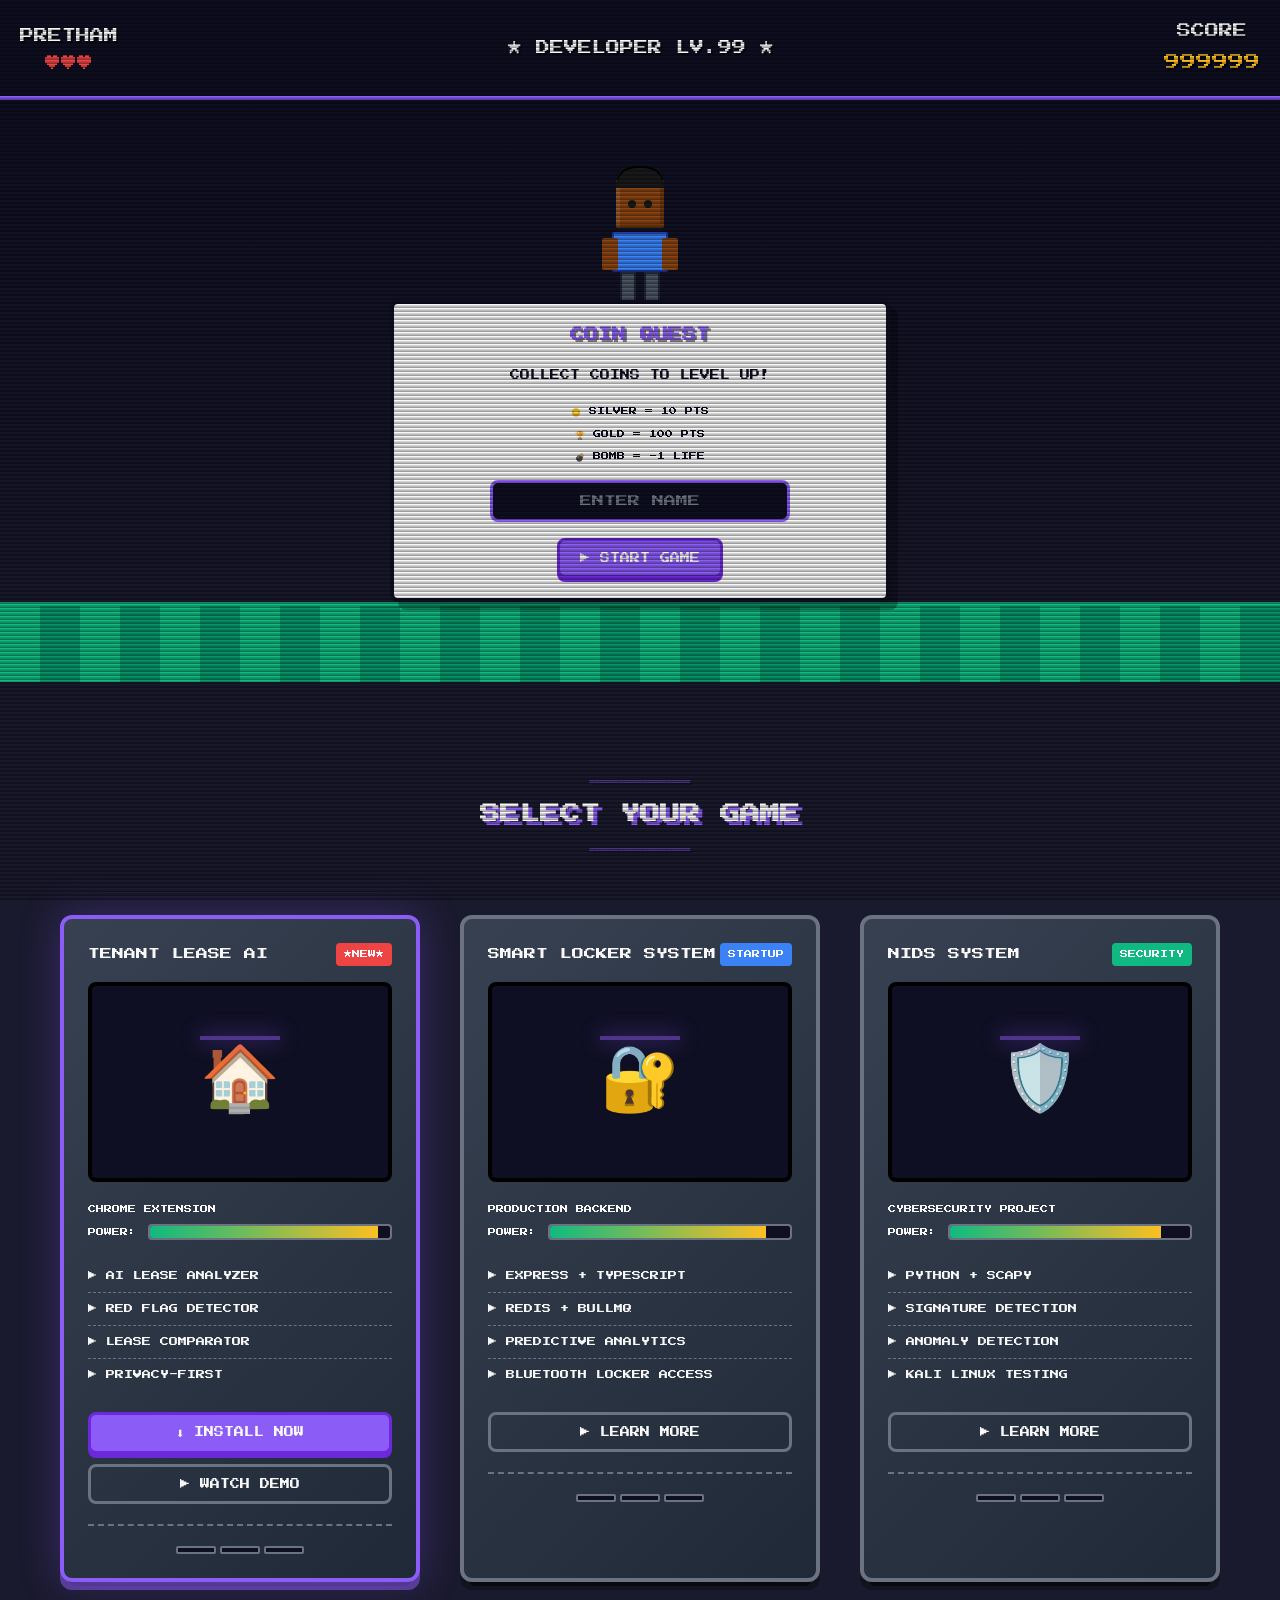
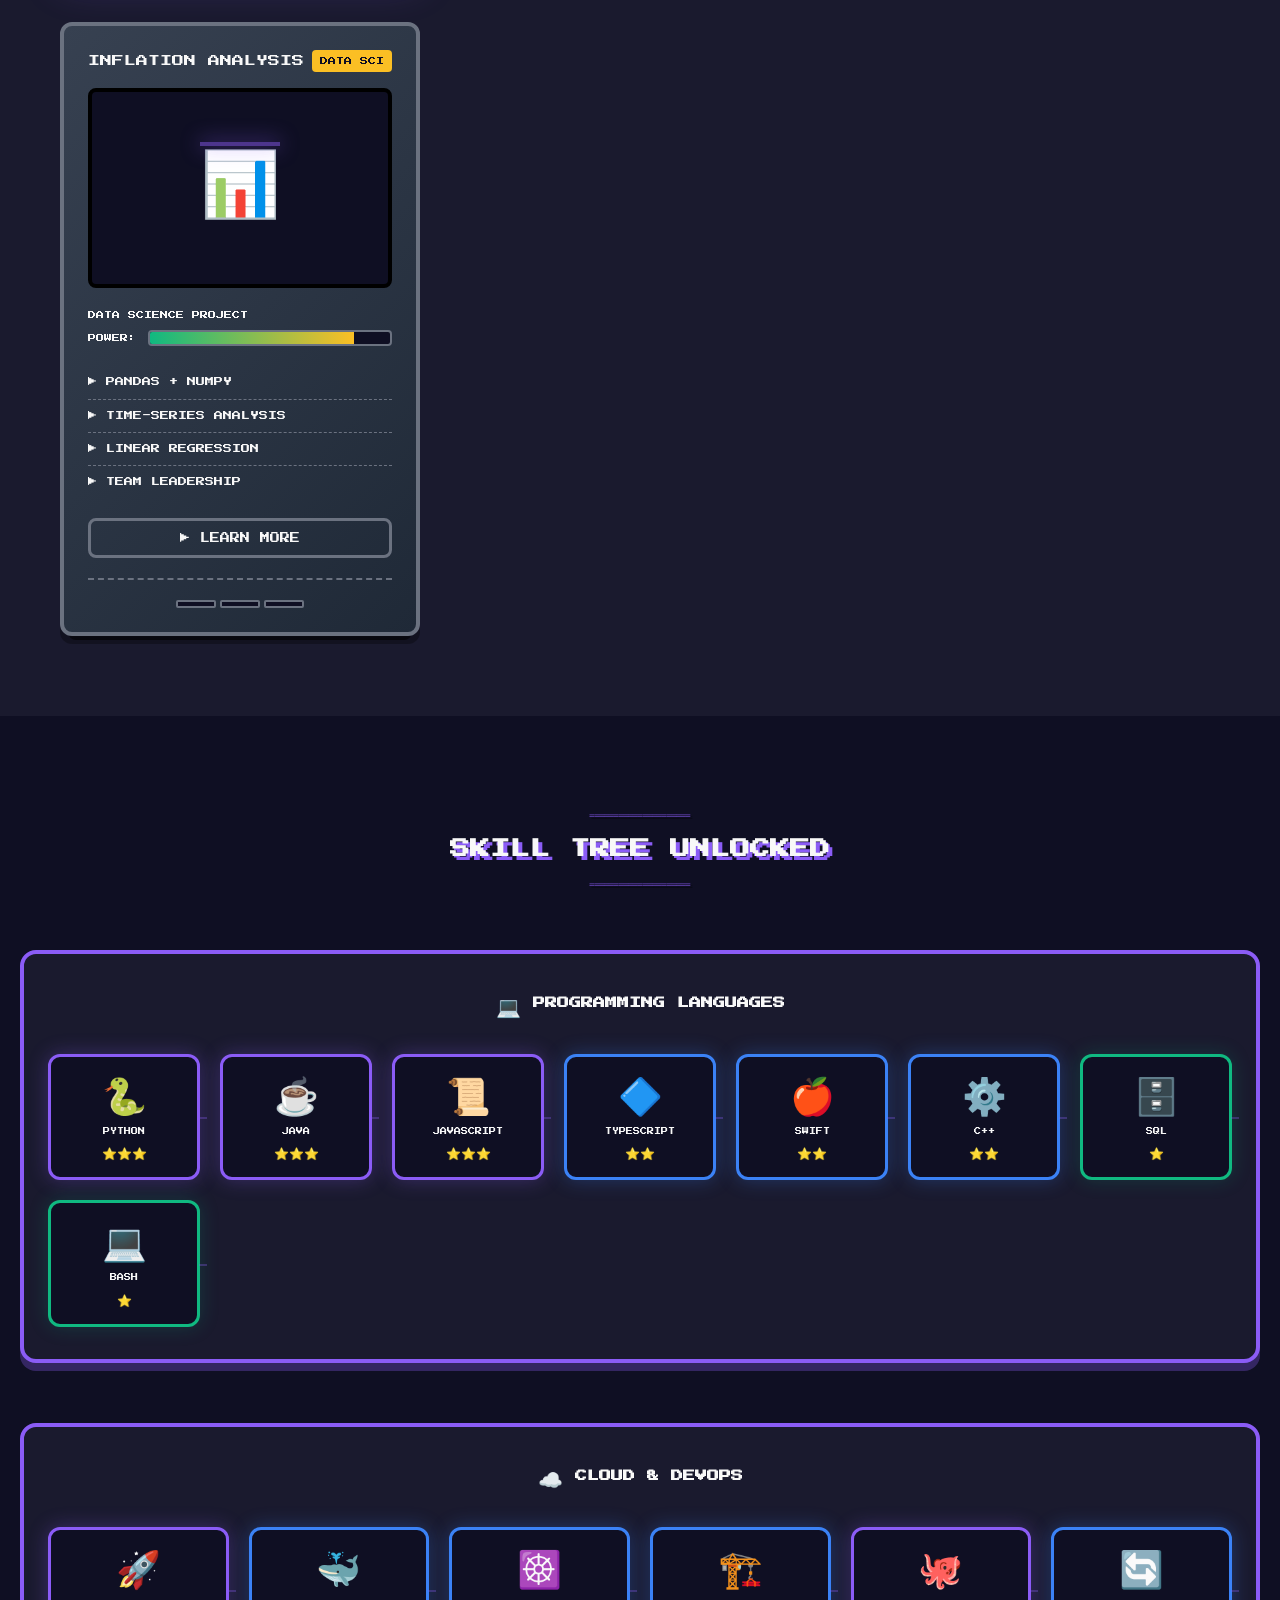
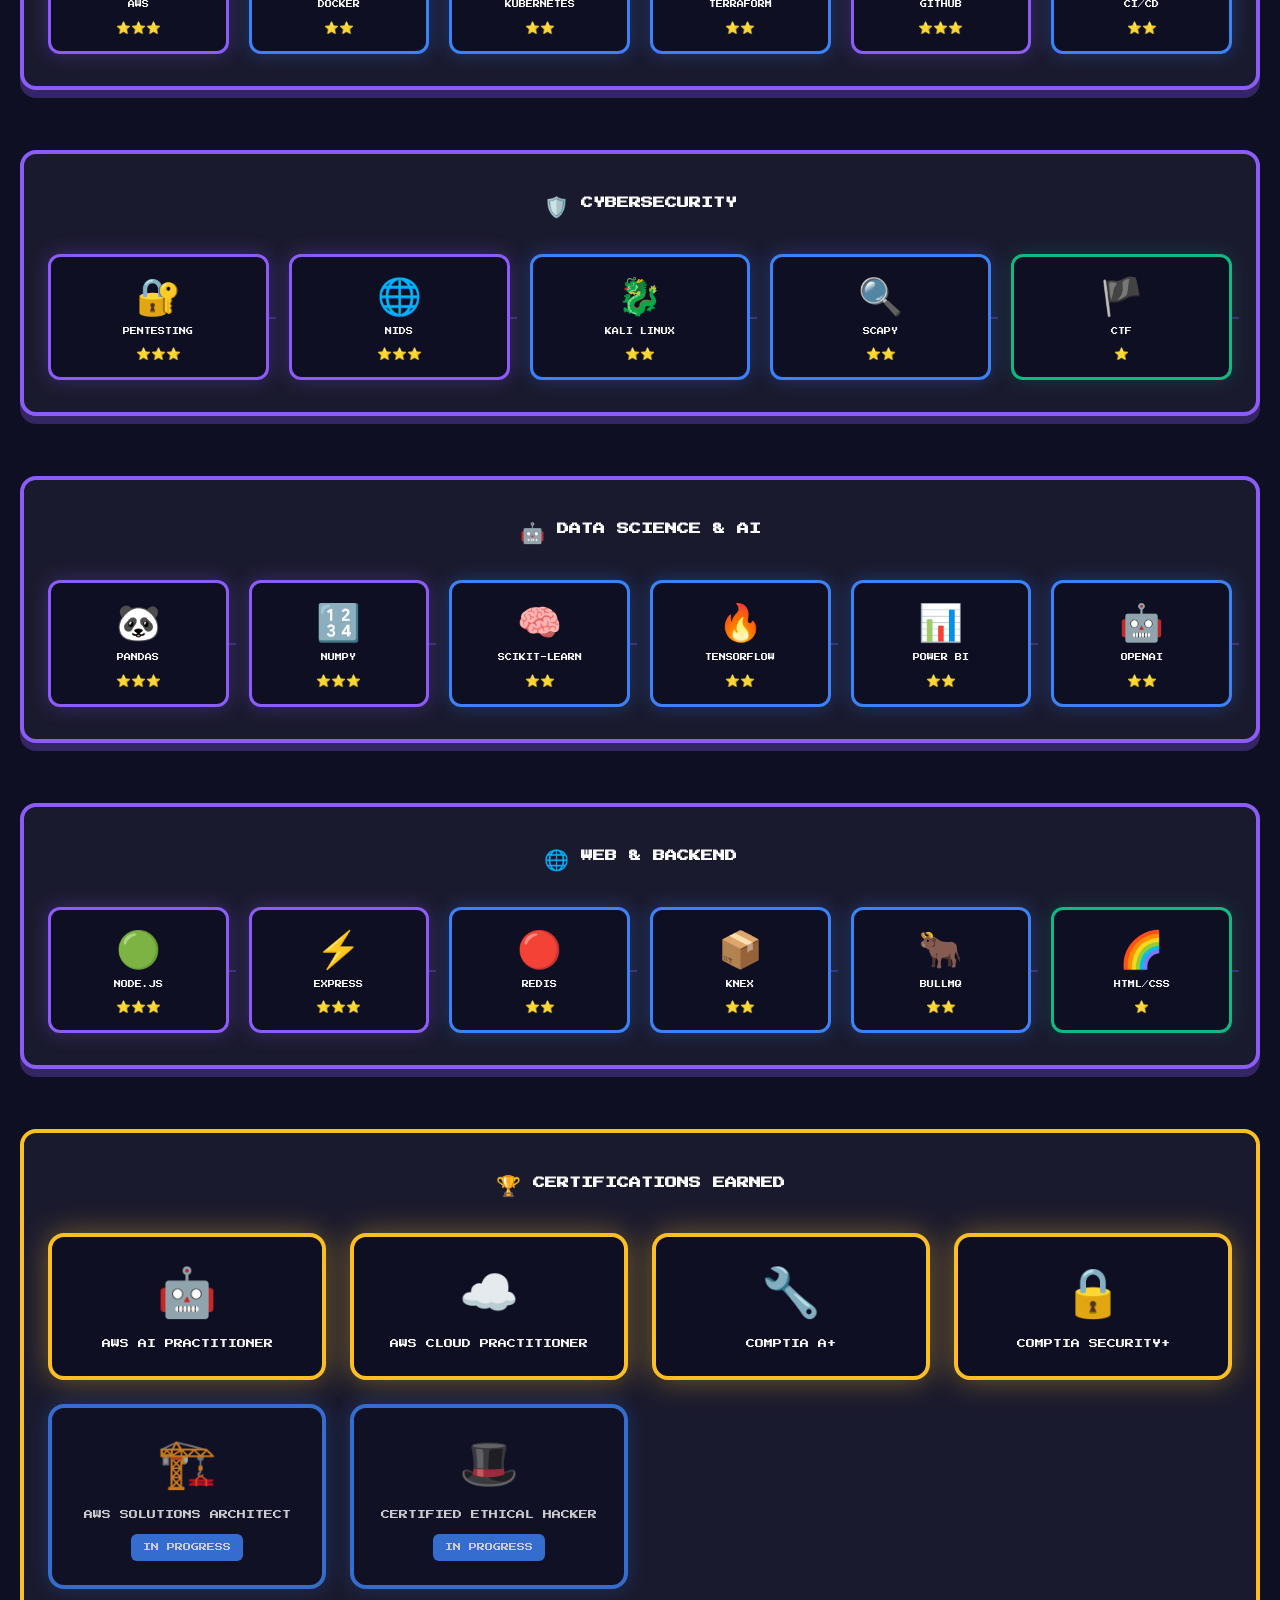
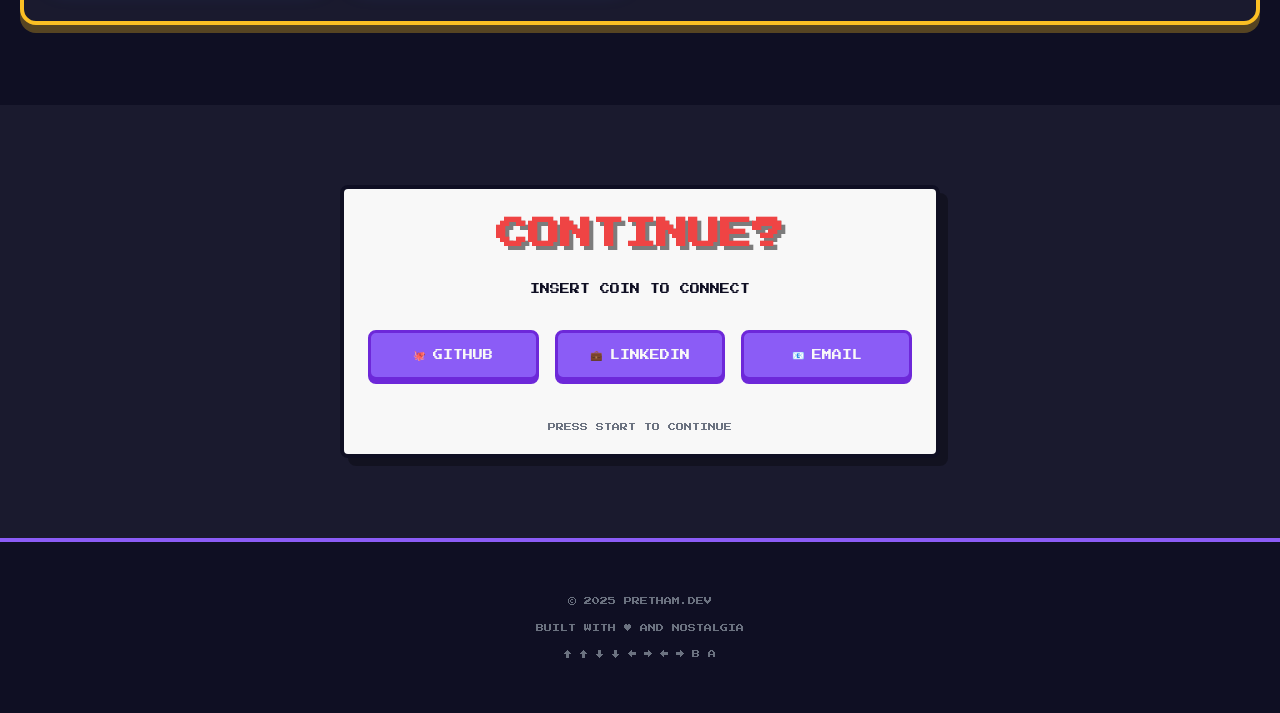
==== 8bit-index.html @ 9258998e "initial upload" ====
<!DOCTYPE html>
<html lang="en">
<head>
  <meta charset="UTF-8">
  <meta name="viewport" content="width=device-width, initial-scale=1.0">
  <title>PRETHAM.DEV - 8-BIT PORTFOLIO</title>
  <link rel="stylesheet" href="8bit-style.css">
  <link rel="preconnect" href="https://fonts.googleapis.com">
  <link href="https://fonts.googleapis.com/css2?family=Press+Start+2P&display=swap" rel="stylesheet">
</head>
<body>
  <!-- CRT Screen Effect -->
  <div class="crt-overlay"></div>
  <div class="scanlines"></div>

  <!-- Starfield Background -->
  <canvas id="starfield"></canvas>

  <!-- Game Container -->
  <div class="game-world">

    <!-- Retro Header / HUD -->
    <header class="game-hud">
      <div class="hud-left">
        <div class="pixel-text">PRETHAM</div>
        <div class="lives">♥♥♥</div>
      </div>
      <div class="hud-center pixel-text blink">
        ★ DEVELOPER LV.99 ★
      </div>
      <div class="hud-right pixel-text">
        <div>SCORE</div>
        <div class="score-num">999999</div>
      </div>
    </header>

    <!-- Hero Section with Pixel Character -->
    <section class="hero-world">
      <div class="ground"></div>

      <!-- Pixel Art Character (Indian boy, no glasses) -->
      <div class="character-sprite bounce">
        <!-- Character built with CSS pixels -->
        <div class="char-head"></div>
        <div class="char-body"></div>
        <div class="char-legs"></div>
      </div>

      <!-- Speech Bubble -->
      <div class="speech-bubble pixel-box">
        <div class="bubble-arrow"></div>
        <p class="pixel-text-sm typing">HEY! I'M PRETHAM_</p>
        <p class="pixel-text-sm typing delay-1">I BUILD COOL STUFF!</p>
        <p class="pixel-text-sm typing delay-2">PRESS START ▼</p>
      </div>

      <!-- Floating Coins -->
      <div class="coins">
        <div class="coin float-1">🪙</div>
        <div class="coin float-2">🪙</div>
        <div class="coin float-3">🪙</div>
      </div>
    </section>

    <!-- Projects Section (Game Cartridges) -->
    <section class="cartridge-select">
      <h2 class="section-title pixel-text">
        <span class="title-decoration">═════════════════════</span>
        <span class="title-main">SELECT YOUR GAME</span>
        <span class="title-decoration">═════════════════════</span>
      </h2>

      <div class="cartridges-grid">

        <!-- Tenant Lease AI Cartridge -->
        <div class="cartridge featured shake-on-hover">
          <div class="cartridge-top">
            <div class="cartridge-label">TENANT LEASE AI</div>
            <div class="new-badge pixel-text-tiny blink">★NEW★</div>
          </div>

          <div class="cartridge-screen">
            <div class="screen-content">
              <div class="game-icon pulse">🏠</div>
              <div class="scan-line"></div>
            </div>
          </div>

          <div class="cartridge-info">
            <p class="pixel-text-tiny">CHROME EXTENSION</p>
            <div class="power-level">
              <span class="pixel-text-tiny">POWER:</span>
              <div class="power-bar">
                <div class="power-fill" data-power="95"></div>
              </div>
            </div>
          </div>

          <ul class="feature-list pixel-text-tiny">
            <li>▶ AI LEASE ANALYZER</li>
            <li>▶ RED FLAG DETECTOR</li>
            <li>▶ LEASE COMPARATOR</li>
            <li>▶ PRIVACY-FIRST</li>
          </ul>

          <div class="cartridge-buttons">
            <button class="pixel-btn install-btn">
              <span class="btn-flash"></span>
              ⬇ INSTALL NOW
            </button>
            <button class="pixel-btn demo-btn">
              ▶ WATCH DEMO
            </button>
          </div>

          <!-- Cartridge 3D Effect -->
          <div class="cartridge-edge"></div>
          <div class="cartridge-connector">
            <div class="connector-line"></div>
            <div class="connector-line"></div>
            <div class="connector-line"></div>
          </div>
        </div>

        <!-- Smart Food Delivery Locker Cartridge -->
        <div class="cartridge shake-on-hover">
          <div class="cartridge-top">
            <div class="cartridge-label">SMART LOCKER SYSTEM</div>
            <div class="new-badge pixel-text-tiny" style="background: var(--retro-blue);">STARTUP</div>
          </div>

          <div class="cartridge-screen">
            <div class="screen-content">
              <div class="game-icon pulse">🔐</div>
              <div class="scan-line"></div>
            </div>
          </div>

          <div class="cartridge-info">
            <p class="pixel-text-tiny">PRODUCTION BACKEND</p>
            <div class="power-level">
              <span class="pixel-text-tiny">POWER:</span>
              <div class="power-bar">
                <div class="power-fill" data-power="90"></div>
              </div>
            </div>
          </div>

          <ul class="feature-list pixel-text-tiny">
            <li>▶ EXPRESS + TYPESCRIPT</li>
            <li>▶ REDIS + BULLMQ</li>
            <li>▶ PREDICTIVE ANALYTICS</li>
            <li>▶ BLUETOOTH LOCKER ACCESS</li>
          </ul>

          <div class="cartridge-buttons">
            <button class="pixel-btn demo-btn">
              ▶ LEARN MORE
            </button>
          </div>

          <div class="cartridge-edge"></div>
          <div class="cartridge-connector">
            <div class="connector-line"></div>
            <div class="connector-line"></div>
            <div class="connector-line"></div>
          </div>
        </div>

        <!-- Network Intrusion Detection Cartridge -->
        <div class="cartridge shake-on-hover">
          <div class="cartridge-top">
            <div class="cartridge-label">NIDS SYSTEM</div>
            <div class="new-badge pixel-text-tiny" style="background: var(--retro-green);">SECURITY</div>
          </div>

          <div class="cartridge-screen">
            <div class="screen-content">
              <div class="game-icon pulse">🛡️</div>
              <div class="scan-line"></div>
            </div>
          </div>

          <div class="cartridge-info">
            <p class="pixel-text-tiny">CYBERSECURITY PROJECT</p>
            <div class="power-level">
              <span class="pixel-text-tiny">POWER:</span>
              <div class="power-bar">
                <div class="power-fill" data-power="88"></div>
              </div>
            </div>
          </div>

          <ul class="feature-list pixel-text-tiny">
            <li>▶ PYTHON + SCAPY</li>
            <li>▶ SIGNATURE DETECTION</li>
            <li>▶ ANOMALY DETECTION</li>
            <li>▶ KALI LINUX TESTING</li>
          </ul>

          <div class="cartridge-buttons">
            <button class="pixel-btn demo-btn">
              ▶ LEARN MORE
            </button>
          </div>

          <div class="cartridge-edge"></div>
          <div class="cartridge-connector">
            <div class="connector-line"></div>
            <div class="connector-line"></div>
            <div class="connector-line"></div>
          </div>
        </div>

        <!-- Inflation Analysis Cartridge -->
        <div class="cartridge shake-on-hover">
          <div class="cartridge-top">
            <div class="cartridge-label">INFLATION ANALYSIS</div>
            <div class="new-badge pixel-text-tiny" style="background: var(--retro-yellow); color: var(--retro-dark);">DATA SCI</div>
          </div>

          <div class="cartridge-screen">
            <div class="screen-content">
              <div class="game-icon pulse">📊</div>
              <div class="scan-line"></div>
            </div>
          </div>

          <div class="cartridge-info">
            <p class="pixel-text-tiny">DATA SCIENCE PROJECT</p>
            <div class="power-level">
              <span class="pixel-text-tiny">POWER:</span>
              <div class="power-bar">
                <div class="power-fill" data-power="85"></div>
              </div>
            </div>
          </div>

          <ul class="feature-list pixel-text-tiny">
            <li>▶ PANDAS + NUMPY</li>
            <li>▶ TIME-SERIES ANALYSIS</li>
            <li>▶ LINEAR REGRESSION</li>
            <li>▶ TEAM LEADERSHIP</li>
          </ul>

          <div class="cartridge-buttons">
            <button class="pixel-btn demo-btn">
              ▶ LEARN MORE
            </button>
          </div>

          <div class="cartridge-edge"></div>
          <div class="cartridge-connector">
            <div class="connector-line"></div>
            <div class="connector-line"></div>
            <div class="connector-line"></div>
          </div>
        </div>

      </div>
    </section>

    <!-- Skills / Skill Tree Section -->
    <section class="powerups-section">
      <h2 class="section-title pixel-text">
        <span class="title-decoration">═════════════════════</span>
        <span class="title-main">SKILL TREE UNLOCKED</span>
        <span class="title-decoration">═════════════════════</span>
      </h2>

      <!-- Skill Tree Container -->
      <div class="skill-tree-container">

        <!-- Programming Languages Branch -->
        <div class="skill-branch">
          <h3 class="branch-title pixel-text-tiny">
            <span class="branch-icon">💻</span>
            PROGRAMMING LANGUAGES
          </h3>
          <div class="skill-tree-grid">
            <div class="skill-node unlocked bounce-on-hover" data-level="advanced">
              <div class="skill-icon">🐍</div>
              <div class="skill-name pixel-text-tiny">PYTHON</div>
              <div class="skill-level">⭐⭐⭐</div>
            </div>
            <div class="skill-node unlocked bounce-on-hover" data-level="advanced">
              <div class="skill-icon">☕</div>
              <div class="skill-name pixel-text-tiny">JAVA</div>
              <div class="skill-level">⭐⭐⭐</div>
            </div>
            <div class="skill-node unlocked bounce-on-hover" data-level="advanced">
              <div class="skill-icon">📜</div>
              <div class="skill-name pixel-text-tiny">JAVASCRIPT</div>
              <div class="skill-level">⭐⭐⭐</div>
            </div>
            <div class="skill-node unlocked bounce-on-hover" data-level="intermediate">
              <div class="skill-icon">🔷</div>
              <div class="skill-name pixel-text-tiny">TYPESCRIPT</div>
              <div class="skill-level">⭐⭐</div>
            </div>
            <div class="skill-node unlocked bounce-on-hover" data-level="intermediate">
              <div class="skill-icon">🍎</div>
              <div class="skill-name pixel-text-tiny">SWIFT</div>
              <div class="skill-level">⭐⭐</div>
            </div>
            <div class="skill-node unlocked bounce-on-hover" data-level="intermediate">
              <div class="skill-icon">⚙️</div>
              <div class="skill-name pixel-text-tiny">C++</div>
              <div class="skill-level">⭐⭐</div>
            </div>
            <div class="skill-node unlocked bounce-on-hover" data-level="beginner">
              <div class="skill-icon">🗄️</div>
              <div class="skill-name pixel-text-tiny">SQL</div>
              <div class="skill-level">⭐</div>
            </div>
            <div class="skill-node unlocked bounce-on-hover" data-level="beginner">
              <div class="skill-icon">💻</div>
              <div class="skill-name pixel-text-tiny">BASH</div>
              <div class="skill-level">⭐</div>
            </div>
          </div>
        </div>

        <!-- Cloud & DevOps Branch -->
        <div class="skill-branch">
          <h3 class="branch-title pixel-text-tiny">
            <span class="branch-icon">☁️</span>
            CLOUD & DEVOPS
          </h3>
          <div class="skill-tree-grid">
            <div class="skill-node unlocked bounce-on-hover" data-level="advanced">
              <div class="skill-icon">🚀</div>
              <div class="skill-name pixel-text-tiny">AWS</div>
              <div class="skill-level">⭐⭐⭐</div>
            </div>
            <div class="skill-node unlocked bounce-on-hover" data-level="intermediate">
              <div class="skill-icon">🐳</div>
              <div class="skill-name pixel-text-tiny">DOCKER</div>
              <div class="skill-level">⭐⭐</div>
            </div>
            <div class="skill-node unlocked bounce-on-hover" data-level="intermediate">
              <div class="skill-icon">☸️</div>
              <div class="skill-name pixel-text-tiny">KUBERNETES</div>
              <div class="skill-level">⭐⭐</div>
            </div>
            <div class="skill-node unlocked bounce-on-hover" data-level="intermediate">
              <div class="skill-icon">🏗️</div>
              <div class="skill-name pixel-text-tiny">TERRAFORM</div>
              <div class="skill-level">⭐⭐</div>
            </div>
            <div class="skill-node unlocked bounce-on-hover" data-level="advanced">
              <div class="skill-icon">🐙</div>
              <div class="skill-name pixel-text-tiny">GITHUB</div>
              <div class="skill-level">⭐⭐⭐</div>
            </div>
            <div class="skill-node unlocked bounce-on-hover" data-level="intermediate">
              <div class="skill-icon">🔄</div>
              <div class="skill-name pixel-text-tiny">CI/CD</div>
              <div class="skill-level">⭐⭐</div>
            </div>
          </div>
        </div>

        <!-- Cybersecurity Branch -->
        <div class="skill-branch">
          <h3 class="branch-title pixel-text-tiny">
            <span class="branch-icon">🛡️</span>
            CYBERSECURITY
          </h3>
          <div class="skill-tree-grid">
            <div class="skill-node unlocked bounce-on-hover" data-level="advanced">
              <div class="skill-icon">🔐</div>
              <div class="skill-name pixel-text-tiny">PENTESTING</div>
              <div class="skill-level">⭐⭐⭐</div>
            </div>
            <div class="skill-node unlocked bounce-on-hover" data-level="advanced">
              <div class="skill-icon">🌐</div>
              <div class="skill-name pixel-text-tiny">NIDS</div>
              <div class="skill-level">⭐⭐⭐</div>
            </div>
            <div class="skill-node unlocked bounce-on-hover" data-level="intermediate">
              <div class="skill-icon">🐉</div>
              <div class="skill-name pixel-text-tiny">KALI LINUX</div>
              <div class="skill-level">⭐⭐</div>
            </div>
            <div class="skill-node unlocked bounce-on-hover" data-level="intermediate">
              <div class="skill-icon">🔍</div>
              <div class="skill-name pixel-text-tiny">SCAPY</div>
              <div class="skill-level">⭐⭐</div>
            </div>
            <div class="skill-node unlocked bounce-on-hover" data-level="beginner">
              <div class="skill-icon">🏴</div>
              <div class="skill-name pixel-text-tiny">CTF</div>
              <div class="skill-level">⭐</div>
            </div>
          </div>
        </div>

        <!-- Data Science & AI Branch -->
        <div class="skill-branch">
          <h3 class="branch-title pixel-text-tiny">
            <span class="branch-icon">🤖</span>
            DATA SCIENCE & AI
          </h3>
          <div class="skill-tree-grid">
            <div class="skill-node unlocked bounce-on-hover" data-level="advanced">
              <div class="skill-icon">🐼</div>
              <div class="skill-name pixel-text-tiny">PANDAS</div>
              <div class="skill-level">⭐⭐⭐</div>
            </div>
            <div class="skill-node unlocked bounce-on-hover" data-level="advanced">
              <div class="skill-icon">🔢</div>
              <div class="skill-name pixel-text-tiny">NUMPY</div>
              <div class="skill-level">⭐⭐⭐</div>
            </div>
            <div class="skill-node unlocked bounce-on-hover" data-level="intermediate">
              <div class="skill-icon">🧠</div>
              <div class="skill-name pixel-text-tiny">SCIKIT-LEARN</div>
              <div class="skill-level">⭐⭐</div>
            </div>
            <div class="skill-node unlocked bounce-on-hover" data-level="intermediate">
              <div class="skill-icon">🔥</div>
              <div class="skill-name pixel-text-tiny">TENSORFLOW</div>
              <div class="skill-level">⭐⭐</div>
            </div>
            <div class="skill-node unlocked bounce-on-hover" data-level="intermediate">
              <div class="skill-icon">📊</div>
              <div class="skill-name pixel-text-tiny">POWER BI</div>
              <div class="skill-level">⭐⭐</div>
            </div>
            <div class="skill-node unlocked bounce-on-hover" data-level="intermediate">
              <div class="skill-icon">🤖</div>
              <div class="skill-name pixel-text-tiny">OPENAI</div>
              <div class="skill-level">⭐⭐</div>
            </div>
          </div>
        </div>

        <!-- Web & Backend Branch -->
        <div class="skill-branch">
          <h3 class="branch-title pixel-text-tiny">
            <span class="branch-icon">🌐</span>
            WEB & BACKEND
          </h3>
          <div class="skill-tree-grid">
            <div class="skill-node unlocked bounce-on-hover" data-level="advanced">
              <div class="skill-icon">🟢</div>
              <div class="skill-name pixel-text-tiny">NODE.JS</div>
              <div class="skill-level">⭐⭐⭐</div>
            </div>
            <div class="skill-node unlocked bounce-on-hover" data-level="advanced">
              <div class="skill-icon">⚡</div>
              <div class="skill-name pixel-text-tiny">EXPRESS</div>
              <div class="skill-level">⭐⭐⭐</div>
            </div>
            <div class="skill-node unlocked bounce-on-hover" data-level="intermediate">
              <div class="skill-icon">🔴</div>
              <div class="skill-name pixel-text-tiny">REDIS</div>
              <div class="skill-level">⭐⭐</div>
            </div>
            <div class="skill-node unlocked bounce-on-hover" data-level="intermediate">
              <div class="skill-icon">📦</div>
              <div class="skill-name pixel-text-tiny">KNEX</div>
              <div class="skill-level">⭐⭐</div>
            </div>
            <div class="skill-node unlocked bounce-on-hover" data-level="intermediate">
              <div class="skill-icon">🐂</div>
              <div class="skill-name pixel-text-tiny">BULLMQ</div>
              <div class="skill-level">⭐⭐</div>
            </div>
            <div class="skill-node unlocked bounce-on-hover" data-level="beginner">
              <div class="skill-icon">🌈</div>
              <div class="skill-name pixel-text-tiny">HTML/CSS</div>
              <div class="skill-level">⭐</div>
            </div>
          </div>
        </div>

        <!-- Certifications Branch -->
        <div class="skill-branch special">
          <h3 class="branch-title pixel-text-tiny">
            <span class="branch-icon">🏆</span>
            CERTIFICATIONS EARNED
          </h3>
          <div class="cert-grid">
            <div class="cert-badge earned pulse">
              <div class="cert-icon">🤖</div>
              <div class="cert-name pixel-text-tiny">AWS AI PRACTITIONER</div>
            </div>
            <div class="cert-badge earned pulse">
              <div class="cert-icon">☁️</div>
              <div class="cert-name pixel-text-tiny">AWS CLOUD PRACTITIONER</div>
            </div>
            <div class="cert-badge earned pulse">
              <div class="cert-icon">🔧</div>
              <div class="cert-name pixel-text-tiny">COMPTIA A+</div>
            </div>
            <div class="cert-badge earned pulse">
              <div class="cert-icon">🔒</div>
              <div class="cert-name pixel-text-tiny">COMPTIA SECURITY+</div>
            </div>
            <div class="cert-badge in-progress">
              <div class="cert-icon">🏗️</div>
              <div class="cert-name pixel-text-tiny">AWS SOLUTIONS ARCHITECT</div>
              <div class="progress-badge pixel-text-tiny blink">IN PROGRESS</div>
            </div>
            <div class="cert-badge in-progress">
              <div class="cert-icon">🎩</div>
              <div class="cert-name pixel-text-tiny">CERTIFIED ETHICAL HACKER</div>
              <div class="progress-badge pixel-text-tiny blink">IN PROGRESS</div>
            </div>
          </div>
        </div>

      </div>
    </section>

    <!-- Contact / Game Over Section -->
    <section class="contact-section">
      <div class="game-over-screen pixel-box">
        <h2 class="pixel-text game-over-text blink">CONTINUE?</h2>
        <p class="pixel-text-sm">INSERT COIN TO CONNECT</p>

        <div class="contact-grid">
          <a href="https://github.com/saivoru777-ship-it" target="_blank" class="pixel-btn contact-btn">
            <span>🐙</span> GITHUB
          </a>
          <a href="https://www.linkedin.com/in/pretham-voruganti-79a52a251" target="_blank" class="pixel-btn contact-btn">
            <span>💼</span> LINKEDIN
          </a>
          <a href="mailto:Prethamvoruganti@gmail.com" class="pixel-btn contact-btn">
            <span>📧</span> EMAIL
          </a>
        </div>

        <p class="pixel-text-tiny credit-text">
          PRESS START TO CONTINUE
        </p>
      </div>
    </section>

    <!-- Footer -->
    <footer class="retro-footer">
      <div class="footer-content pixel-text-tiny">
        <p>© 2025 PRETHAM.DEV</p>
        <p>BUILT WITH ♥ AND NOSTALGIA</p>
        <p class="konami-code blink">↑ ↑ ↓ ↓ ← → ← → B A</p>
      </div>
    </footer>

  </div>

  <!-- Modal for Demo -->
  <div class="modal" id="demo-modal">
    <div class="modal-content pixel-box">
      <button class="close-btn pixel-text">×</button>
      <h3 class="pixel-text modal-title">TENANT LEASE AI</h3>
      <div class="demo-screen">
        <div class="demo-placeholder pixel-text-sm">
          <p>🎬 DEMO VIDEO</p>
          <p class="blink">LOADING...</p>
          <p class="pixel-text-tiny">(COMING SOON)</p>
        </div>
      </div>
    </div>
  </div>

  <script src="8bit-script.js"></script>
</body>
</html>
---- 8bit-style.css ----
/* 8-BIT RETRO STYLE - PRETHAM.DEV PORTFOLIO */

* {
  margin: 0;
  padding: 0;
  box-sizing: border-box;
}

:root {
  /* NES/Game Boy Color Palette */
  --retro-bg: #1a1a2e;
  --retro-dark: #0f0f23;
  --retro-purple: #8b5cf6;
  --retro-pink: #ec4899;
  --retro-blue: #3b82f6;
  --retro-green: #10b981;
  --retro-yellow: #fbbf24;
  --retro-red: #ef4444;
  --retro-white: #f8f8f8;
  --retro-gray: #6b7280;

  /* Pixel sizing */
  --pixel-unit: 4px;
}

body {
  font-family: 'Press Start 2P', monospace;
  background: var(--retro-dark);
  color: var(--retro-white);
  overflow-x: hidden;
  image-rendering: pixelated;
  image-rendering: crisp-edges;
}

/* CRT Screen Effects */
.crt-overlay {
  position: fixed;
  top: 0;
  left: 0;
  width: 100%;
  height: 100%;
  background: repeating-linear-gradient(
    0deg,
    rgba(0, 0, 0, 0.15),
    rgba(0, 0, 0, 0.15) 1px,
    transparent 1px,
    transparent 2px
  );
  pointer-events: none;
  z-index: 9999;
}

.scanlines {
  position: fixed;
  top: 0;
  left: 0;
  width: 100%;
  height: 100%;
  background: linear-gradient(
    rgba(18, 16, 16, 0) 50%,
    rgba(0, 0, 0, 0.25) 50%
  );
  background-size: 100% 4px;
  pointer-events: none;
  z-index: 9998;
  animation: scanline-move 8s linear infinite;
}

@keyframes scanline-move {
  0% { background-position: 0 0; }
  100% { background-position: 0 4px; }
}

/* Starfield Background */
#starfield {
  position: fixed;
  top: 0;
  left: 0;
  width: 100%;
  height: 100%;
  z-index: 0;
  background: var(--retro-dark);
}

/* Game World Container */
.game-world {
  position: relative;
  z-index: 1;
  min-height: 100vh;
}

/* Typography */
.pixel-text {
  font-family: 'Press Start 2P', monospace;
  font-size: 14px;
  line-height: 1.6;
  text-shadow: 2px 2px 0 rgba(0, 0, 0, 0.5);
}

.pixel-text-sm {
  font-family: 'Press Start 2P', monospace;
  font-size: 10px;
  line-height: 1.8;
}

.pixel-text-tiny {
  font-family: 'Press Start 2P', monospace;
  font-size: 8px;
  line-height: 1.8;
}

/* Game HUD / Header */
.game-hud {
  background: var(--retro-dark);
  border-bottom: 4px solid var(--retro-purple);
  padding: 20px;
  display: flex;
  justify-content: space-between;
  align-items: center;
  box-shadow: 0 4px 0 rgba(139, 92, 246, 0.3);
}

.hud-left, .hud-center, .hud-right {
  display: flex;
  flex-direction: column;
  align-items: center;
  gap: 8px;
}

.lives {
  color: var(--retro-red);
  font-size: 16px;
}

.score-num {
  color: var(--retro-yellow);
  font-size: 16px;
}

/* Blinking Animation */
.blink {
  animation: blink 1.5s step-start infinite;
}

@keyframes blink {
  50% { opacity: 0; }
}

/* Hero World Section */
.hero-world {
  min-height: 60vh;
  display: flex;
  flex-direction: column;
  align-items: center;
  justify-content: center;
  padding: 80px 20px;
  position: relative;
  background: linear-gradient(180deg, var(--retro-dark) 0%, var(--retro-bg) 100%);
}

.ground {
  position: absolute;
  bottom: 0;
  left: 0;
  width: 100%;
  height: 80px;
  background: repeating-linear-gradient(
    90deg,
    var(--retro-green) 0px,
    var(--retro-green) 40px,
    #059669 40px,
    #059669 80px
  );
  border-top: 4px solid #10b981;
}

/* Pixel Art Character (Indian Boy - No Glasses) */
.character-sprite {
  width: 80px;
  height: 120px;
  position: relative;
  z-index: 10;
  image-rendering: pixelated;
}

/* Head (Brown skin tone, black hair) */
.char-head {
  width: 48px;
  height: 48px;
  background: #8b4513; /* Brown skin */
  position: absolute;
  top: 0;
  left: 16px;
  border-radius: 2px;
  box-shadow:
    inset -4px -4px 0 rgba(0, 0, 0, 0.2),
    inset 4px 4px 0 rgba(255, 255, 255, 0.1);
}

/* Black Hair (Mario-style) */
.char-head::before {
  content: '';
  position: absolute;
  top: -12px;
  left: 0;
  width: 48px;
  height: 20px;
  background: #1a1a1a;
  border-radius: 24px 24px 0 0;
  box-shadow: 0 -2px 0 #000;
}

/* Eyes (No glasses) */
.char-head::after {
  content: '';
  position: absolute;
  top: 20px;
  left: 12px;
  width: 8px;
  height: 8px;
  background: #1a1a1a;
  border-radius: 50%;
  box-shadow: 16px 0 0 #1a1a1a; /* Right eye */
}

/* Body */
.char-body {
  width: 56px;
  height: 40px;
  background: var(--retro-blue);
  position: absolute;
  top: 52px;
  left: 12px;
  border-radius: 2px;
  border: 2px solid #1e40af;
}

/* Arms */
.char-body::before,
.char-body::after {
  content: '';
  position: absolute;
  width: 16px;
  height: 32px;
  background: #8b4513; /* Brown skin */
  top: 4px;
  border-radius: 2px;
}

.char-body::before {
  left: -12px;
}

.char-body::after {
  right: -12px;
}

/* Legs */
.char-legs {
  width: 40px;
  height: 32px;
  position: absolute;
  top: 92px;
  left: 20px;
  display: flex;
  gap: 8px;
}

.char-legs::before,
.char-legs::after {
  content: '';
  width: 16px;
  height: 32px;
  background: #4b5563;
  border-radius: 2px;
  border: 2px solid #1f2937;
}

/* Bounce Animation */
.bounce {
  animation: bounce 2s ease-in-out infinite;
}

@keyframes bounce {
  0%, 100% { transform: translateY(0); }
  50% { transform: translateY(-20px); }
}

/* Walking Animation */
.character-sprite.walking {
  animation: walk 0.3s steps(2) infinite;
}

@keyframes walk {
  0%, 100% { transform: translateY(0); }
  50% { transform: translateY(-4px); }
}

/* Flip character when moving left */
.character-sprite.flip-left {
  transform: scaleX(-1);
}

.character-sprite.walking.flip-left {
  animation: walk-flip 0.3s steps(2) infinite;
}

@keyframes walk-flip {
  0%, 100% { transform: scaleX(-1) translateY(0); }
  50% { transform: scaleX(-1) translateY(-4px); }
}

/* Speech Bubble */
.speech-bubble {
  position: relative;
  margin-top: 40px;
  max-width: 400px;
}

.pixel-box {
  background: var(--retro-white);
  color: var(--retro-dark);
  padding: 20px 24px;
  border: 4px solid var(--retro-dark);
  border-radius: 8px;
  box-shadow: 8px 8px 0 rgba(0, 0, 0, 0.3);
}

.bubble-arrow {
  width: 0;
  height: 0;
  border-left: 16px solid transparent;
  border-right: 16px solid transparent;
  border-bottom: 20px solid var(--retro-dark);
  position: absolute;
  top: -20px;
  left: 40px;
}

.bubble-arrow::after {
  content: '';
  width: 0;
  height: 0;
  border-left: 12px solid transparent;
  border-right: 12px solid transparent;
  border-bottom: 16px solid var(--retro-white);
  position: absolute;
  top: 4px;
  left: -12px;
}

/* Typing Animation */
.typing {
  overflow: hidden;
  white-space: nowrap;
  border-right: 3px solid var(--retro-dark);
  animation: typing 2s steps(20) 1s forwards, blink-cursor 0.75s step-end infinite;
  width: 0;
}

.typing.delay-1 {
  animation-delay: 3s;
}

.typing.delay-2 {
  animation-delay: 5s;
}

@keyframes typing {
  from { width: 0; }
  to { width: 100%; }
}

@keyframes blink-cursor {
  50% { border-color: transparent; }
}

/* Floating Coins */
.coins {
  position: absolute;
  top: 100px;
  right: 10%;
  display: flex;
  flex-direction: column;
  gap: 40px;
}

.coin {
  font-size: 32px;
  animation: float-coin 3s ease-in-out infinite;
}

.coin.float-1 {
  animation-delay: 0s;
}

.coin.float-2 {
  animation-delay: 1s;
}

.coin.float-3 {
  animation-delay: 2s;
}

@keyframes float-coin {
  0%, 100% { transform: translateY(0) rotate(0deg); }
  50% { transform: translateY(-30px) rotate(180deg); }
}

/* Cartridge Select Section */
.cartridge-select {
  padding: 80px 20px;
  background: var(--retro-bg);
}

.section-title {
  text-align: center;
  margin-bottom: 60px;
}

.title-decoration {
  display: block;
  color: var(--retro-purple);
  font-size: 8px;
  margin: 12px 0;
}

.title-main {
  display: block;
  font-size: 20px;
  color: var(--retro-white);
  text-shadow: 4px 4px 0 var(--retro-purple);
}

/* Cartridges Grid */
.cartridges-grid {
  display: grid;
  grid-template-columns: repeat(auto-fit, minmax(300px, 1fr));
  gap: 40px;
  max-width: 1200px;
  margin: 0 auto;
  padding: 0 20px;
}

/* Cartridge Card */
.cartridge {
  background: linear-gradient(135deg, #374151 0%, #1f2937 100%);
  border: 4px solid var(--retro-gray);
  border-radius: 12px;
  padding: 24px;
  position: relative;
  box-shadow: 0 8px 0 rgba(0, 0, 0, 0.3);
  transition: transform 0.2s, box-shadow 0.2s;
}

.cartridge.featured {
  border-color: var(--retro-purple);
  box-shadow: 0 8px 0 rgba(139, 92, 246, 0.5), 0 0 40px rgba(139, 92, 246, 0.3);
}

.cartridge:hover {
  transform: translateY(-4px);
}

.shake-on-hover:hover {
  animation: shake 0.5s;
}

@keyframes shake {
  0%, 100% { transform: translateX(0) translateY(-4px); }
  25% { transform: translateX(-4px) translateY(-4px); }
  75% { transform: translateX(4px) translateY(-4px); }
}

/* Cartridge Top Label */
.cartridge-top {
  display: flex;
  justify-content: space-between;
  align-items: center;
  margin-bottom: 16px;
}

.cartridge-label {
  font-size: 12px;
  color: var(--retro-white);
  font-family: 'Press Start 2P', monospace;
}

.new-badge {
  background: var(--retro-red);
  color: var(--retro-white);
  padding: 4px 8px;
  border-radius: 4px;
}

/* Cartridge Screen */
.cartridge-screen {
  background: var(--retro-dark);
  border: 4px solid #000;
  border-radius: 8px;
  height: 200px;
  display: flex;
  align-items: center;
  justify-content: center;
  position: relative;
  overflow: hidden;
  margin-bottom: 20px;
}

.screen-content {
  position: relative;
  z-index: 2;
  text-align: center;
}

.game-icon {
  font-size: 64px;
  margin-bottom: 12px;
}

.pulse {
  animation: pulse 2s ease-in-out infinite;
}

@keyframes pulse {
  0%, 100% { transform: scale(1); }
  50% { transform: scale(1.1); }
}

/* Scan line effect on screen */
.scan-line {
  position: absolute;
  top: 0;
  left: 0;
  width: 100%;
  height: 4px;
  background: rgba(139, 92, 246, 0.5);
  box-shadow: 0 0 20px rgba(139, 92, 246, 0.8);
  animation: scan 3s linear infinite;
}

@keyframes scan {
  0% { transform: translateY(0); }
  100% { transform: translateY(200px); }
}

/* Cartridge Info */
.cartridge-info {
  margin-bottom: 16px;
}

.power-level {
  display: flex;
  align-items: center;
  gap: 12px;
  margin-top: 8px;
}

.power-bar {
  flex: 1;
  height: 16px;
  background: var(--retro-dark);
  border: 2px solid var(--retro-gray);
  border-radius: 4px;
  overflow: hidden;
  position: relative;
}

.power-fill {
  height: 100%;
  background: linear-gradient(90deg, var(--retro-green), var(--retro-yellow));
  width: 95%; /* Will be set via data-power attribute */
  transition: width 1s ease-out;
  animation: power-pulse 2s ease-in-out infinite;
}

@keyframes power-pulse {
  0%, 100% { opacity: 1; }
  50% { opacity: 0.8; }
}

/* Feature List */
.feature-list {
  list-style: none;
  padding: 0;
  margin: 20px 0;
}

.feature-list li {
  padding: 8px 0;
  color: var(--retro-white);
  font-size: 9px;
  border-bottom: 1px dashed var(--retro-gray);
}

.feature-list li:last-child {
  border-bottom: none;
}

/* Cartridge Buttons */
.cartridge-buttons {
  display: flex;
  flex-direction: column;
  gap: 10px;
  margin-top: 20px;
}

.pixel-btn {
  font-family: 'Press Start 2P', monospace;
  font-size: 10px;
  padding: 12px 20px;
  border: 3px solid;
  border-radius: 8px;
  cursor: pointer;
  transition: all 0.2s;
  position: relative;
  overflow: hidden;
  text-transform: uppercase;
}

.install-btn {
  background: var(--retro-purple);
  color: var(--retro-white);
  border-color: #6d28d9;
  box-shadow: 0 4px 0 #6d28d9;
}

.install-btn:hover {
  background: #7c3aed;
  transform: translateY(-2px);
  box-shadow: 0 6px 0 #6d28d9;
}

.install-btn:active {
  transform: translateY(2px);
  box-shadow: 0 2px 0 #6d28d9;
}

.game-btn {
  background: var(--retro-purple);
  color: var(--retro-white);
  border-color: #6d28d9;
  box-shadow: 0 4px 0 #6d28d9;
}

.game-btn:hover {
  background: #7c3aed;
  transform: translateY(-2px);
  box-shadow: 0 6px 0 #6d28d9;
}

.game-btn:active {
  transform: translateY(2px);
  box-shadow: 0 2px 0 #6d28d9;
}

.demo-btn {
  background: transparent;
  color: var(--retro-white);
  border-color: var(--retro-gray);
}

.demo-btn:hover {
  background: rgba(255, 255, 255, 0.1);
  border-color: var(--retro-white);
}

/* Button Flash Effect */
.btn-flash {
  position: absolute;
  top: 0;
  left: -100%;
  width: 100%;
  height: 100%;
  background: linear-gradient(90deg, transparent, rgba(255, 255, 255, 0.3), transparent);
  animation: flash 3s infinite;
}

@keyframes flash {
  0%, 100% { left: -100%; }
  50% { left: 100%; }
}

/* Cartridge 3D Effect */
.cartridge-edge {
  position: absolute;
  bottom: -8px;
  left: 4px;
  right: 4px;
  height: 8px;
  background: linear-gradient(180deg, rgba(0, 0, 0, 0.4), rgba(0, 0, 0, 0.6));
  border-radius: 0 0 8px 8px;
  z-index: -1;
}

/* Cartridge Connector */
.cartridge-connector {
  display: flex;
  gap: 4px;
  justify-content: center;
  margin-top: 20px;
  padding-top: 20px;
  border-top: 2px dashed var(--retro-gray);
}

.connector-line {
  width: 40px;
  height: 8px;
  background: var(--retro-dark);
  border: 2px solid var(--retro-gray);
  border-radius: 2px;
}

/* Locked Cartridge */
.cartridge.locked {
  opacity: 0.7;
  border-color: var(--retro-gray);
  cursor: not-allowed;
}

.locked-screen {
  background: linear-gradient(135deg, #1f2937 0%, #111827 100%);
}

.lock-icon {
  font-size: 48px;
  margin-bottom: 12px;
}

/* Mystery Blocks */
.mystery-blocks {
  display: flex;
  justify-content: center;
  gap: 12px;
  margin-top: 20px;
}

.mystery-block {
  width: 40px;
  height: 40px;
  background: var(--retro-yellow);
  border: 3px solid #d97706;
  border-radius: 4px;
  display: flex;
  align-items: center;
  justify-content: center;
  font-size: 24px;
  color: #d97706;
  font-family: 'Press Start 2P', monospace;
  animation: mystery-float 2s ease-in-out infinite;
}

.mystery-block:nth-child(2) {
  animation-delay: 0.3s;
}

.mystery-block:nth-child(3) {
  animation-delay: 0.6s;
}

@keyframes mystery-float {
  0%, 100% { transform: translateY(0); }
  50% { transform: translateY(-10px); }
}

/* Power-ups Section / Skill Tree */
.powerups-section {
  padding: 80px 20px;
  background: var(--retro-dark);
}

/* Skill Tree Container */
.skill-tree-container {
  max-width: 1400px;
  margin: 0 auto;
  display: flex;
  flex-direction: column;
  gap: 60px;
}

/* Skill Branch */
.skill-branch {
  background: var(--retro-bg);
  border: 4px solid var(--retro-purple);
  border-radius: 16px;
  padding: 32px 24px;
  box-shadow: 0 8px 0 rgba(139, 92, 246, 0.3);
  position: relative;
}

.skill-branch.special {
  border-color: var(--retro-yellow);
  box-shadow: 0 8px 0 rgba(251, 191, 36, 0.3);
}

.branch-title {
  text-align: center;
  margin-bottom: 32px;
  color: var(--retro-white);
  font-size: 12px;
  display: flex;
  align-items: center;
  justify-content: center;
  gap: 12px;
}

.branch-icon {
  font-size: 20px;
}

/* Skill Tree Grid */
.skill-tree-grid {
  display: grid;
  grid-template-columns: repeat(auto-fit, minmax(140px, 1fr));
  gap: 20px;
}

/* Skill Node */
.skill-node {
  background: var(--retro-dark);
  border: 3px solid var(--retro-gray);
  border-radius: 12px;
  padding: 16px 12px;
  text-align: center;
  transition: all 0.3s;
  cursor: pointer;
  position: relative;
}

.skill-node.unlocked {
  border-color: var(--retro-green);
  box-shadow: 0 0 20px rgba(16, 185, 129, 0.2);
}

.skill-node.unlocked[data-level="advanced"] {
  border-color: var(--retro-purple);
  box-shadow: 0 0 20px rgba(139, 92, 246, 0.3);
}

.skill-node.unlocked[data-level="intermediate"] {
  border-color: var(--retro-blue);
  box-shadow: 0 0 20px rgba(59, 130, 246, 0.3);
}

.skill-node.unlocked[data-level="beginner"] {
  border-color: var(--retro-green);
  box-shadow: 0 0 20px rgba(16, 185, 129, 0.2);
}

.skill-node:hover {
  transform: translateY(-8px) scale(1.05);
}

.skill-icon {
  font-size: 36px;
  margin-bottom: 8px;
}

.skill-name {
  color: var(--retro-white);
  margin-bottom: 8px;
  font-size: 7px;
}

.skill-level {
  font-size: 12px;
  margin-top: 8px;
}

.skill-node.unlocked[data-level="advanced"] .skill-level {
  color: var(--retro-purple);
}

.skill-node.unlocked[data-level="intermediate"] .skill-level {
  color: var(--retro-blue);
}

.skill-node.unlocked[data-level="beginner"] .skill-level {
  color: var(--retro-green);
}

.bounce-on-hover:hover {
  animation: bounce-once 0.6s;
}

@keyframes bounce-once {
  0%, 100% { transform: translateY(-8px) scale(1.05); }
  50% { transform: translateY(-16px) scale(1.05); }
}

/* Certification Grid */
.cert-grid {
  display: grid;
  grid-template-columns: repeat(auto-fit, minmax(250px, 1fr));
  gap: 24px;
}

.cert-badge {
  background: var(--retro-dark);
  border: 4px solid var(--retro-gray);
  border-radius: 16px;
  padding: 24px 20px;
  text-align: center;
  transition: all 0.3s;
  cursor: pointer;
  position: relative;
}

.cert-badge.earned {
  border-color: var(--retro-yellow);
  box-shadow: 0 0 30px rgba(251, 191, 36, 0.4);
}

.cert-badge.in-progress {
  border-color: var(--retro-blue);
  box-shadow: 0 0 20px rgba(59, 130, 246, 0.3);
  opacity: 0.8;
}

.cert-badge:hover {
  transform: translateY(-8px);
}

.cert-icon {
  font-size: 48px;
  margin-bottom: 16px;
}

.cert-name {
  color: var(--retro-white);
  margin-top: 12px;
  font-size: 9px;
  line-height: 1.6;
}

.progress-badge {
  background: var(--retro-blue);
  color: var(--retro-white);
  padding: 6px 12px;
  border-radius: 6px;
  margin-top: 12px;
  display: inline-block;
}

/* Connection Lines (optional decoration) */
.skill-node.unlocked::after {
  content: '';
  position: absolute;
  top: 50%;
  right: -10px;
  width: 8px;
  height: 2px;
  background: var(--retro-purple);
  opacity: 0.3;
}

/* Contact Section */
.contact-section {
  padding: 80px 20px;
  background: var(--retro-bg);
}

.game-over-screen {
  max-width: 600px;
  margin: 0 auto;
  text-align: center;
}

.game-over-text {
  font-size: 32px;
  color: var(--retro-red);
  margin-bottom: 20px;
  text-shadow: 4px 4px 0 rgba(0, 0, 0, 0.5);
}

.contact-grid {
  display: grid;
  grid-template-columns: repeat(auto-fit, minmax(150px, 1fr));
  gap: 16px;
  margin: 32px 0;
}

.contact-btn {
  display: flex;
  align-items: center;
  justify-content: center;
  gap: 8px;
  padding: 16px 20px;
  text-decoration: none;
  background: var(--retro-purple);
  color: var(--retro-white);
  border-color: #6d28d9;
  box-shadow: 0 4px 0 #6d28d9;
}

.contact-btn:hover {
  background: #7c3aed;
  transform: translateY(-2px);
  box-shadow: 0 6px 0 #6d28d9;
}

.contact-btn:active {
  transform: translateY(2px);
  box-shadow: 0 2px 0 #6d28d9;
}

.credit-text {
  margin-top: 40px;
  color: var(--retro-gray);
}

/* Footer */
.retro-footer {
  background: var(--retro-dark);
  border-top: 4px solid var(--retro-purple);
  padding: 40px 20px;
}

.footer-content {
  max-width: 800px;
  margin: 0 auto;
  text-align: center;
}

.footer-content p {
  margin: 12px 0;
  color: var(--retro-gray);
}

.konami-code {
  color: var(--retro-purple);
  margin-top: 20px;
}

/* Modal */
.modal {
  display: none;
  position: fixed;
  top: 0;
  left: 0;
  width: 100%;
  height: 100%;
  background: rgba(0, 0, 0, 0.9);
  z-index: 10000;
  justify-content: center;
  align-items: center;
  padding: 20px;
}

.modal.active {
  display: flex;
}

.modal-content {
  max-width: 800px;
  width: 100%;
  position: relative;
}

.close-btn {
  position: absolute;
  top: 16px;
  right: 16px;
  background: var(--retro-red);
  color: var(--retro-white);
  border: 3px solid #b91c1c;
  width: 48px;
  height: 48px;
  border-radius: 8px;
  font-size: 24px;
  cursor: pointer;
  transition: all 0.2s;
}

.close-btn:hover {
  background: #dc2626;
  transform: rotate(90deg);
}

.modal-title {
  text-align: center;
  font-size: 20px;
  margin-bottom: 24px;
}

.demo-screen {
  background: var(--retro-dark);
  border: 4px solid var(--retro-purple);
  border-radius: 12px;
  height: 400px;
  display: flex;
  align-items: center;
  justify-content: center;
}

.demo-placeholder {
  text-align: center;
  color: var(--retro-gray);
}

/* Game Elements */
.game-start-screen {
  max-width: 500px;
  margin: 0 auto;
  text-align: center;
  z-index: 100;
  position: relative;
}

.game-over-screen-display {
  max-width: 500px;
  margin: 0 auto;
  text-align: center;
  z-index: 100;
  position: relative;
}

.pixel-input {
  font-family: 'Press Start 2P', monospace;
  font-size: 12px;
  padding: 12px 16px;
  background: var(--retro-dark);
  color: var(--retro-white);
  border: 3px solid var(--retro-purple);
  border-radius: 8px;
  width: 100%;
  max-width: 300px;
  text-align: center;
  text-transform: uppercase;
  outline: none;
}

.pixel-input:focus {
  border-color: var(--retro-yellow);
  box-shadow: 0 0 20px rgba(251, 191, 36, 0.3);
}

.pixel-input::placeholder {
  color: var(--retro-gray);
}

.game-coin {
  cursor: pointer;
  transition: transform 0.2s;
  z-index: 50;
  user-select: none;
}

.game-coin:hover {
  transform: scale(1.1);
}

/* Responsive Design */
@media (max-width: 768px) {
  .game-hud {
    flex-direction: column;
    gap: 12px;
  }

  .title-main {
    font-size: 16px;
  }

  .cartridges-grid {
    grid-template-columns: 1fr;
  }

  .powerups-grid {
    grid-template-columns: repeat(2, 1fr);
  }

  .contact-grid {
    grid-template-columns: 1fr;
  }

  .character-sprite {
    transform: scale(0.8);
  }

  .speech-bubble {
    max-width: 90%;
  }

  .game-start-screen,
  .game-over-screen-display {
    max-width: 90%;
  }
}

@media (max-width: 480px) {
  .pixel-text {
    font-size: 12px;
  }

  .title-main {
    font-size: 14px;
  }

  .game-over-text {
    font-size: 24px;
  }

  .pixel-input {
    font-size: 10px;
    padding: 10px 12px;
  }
}
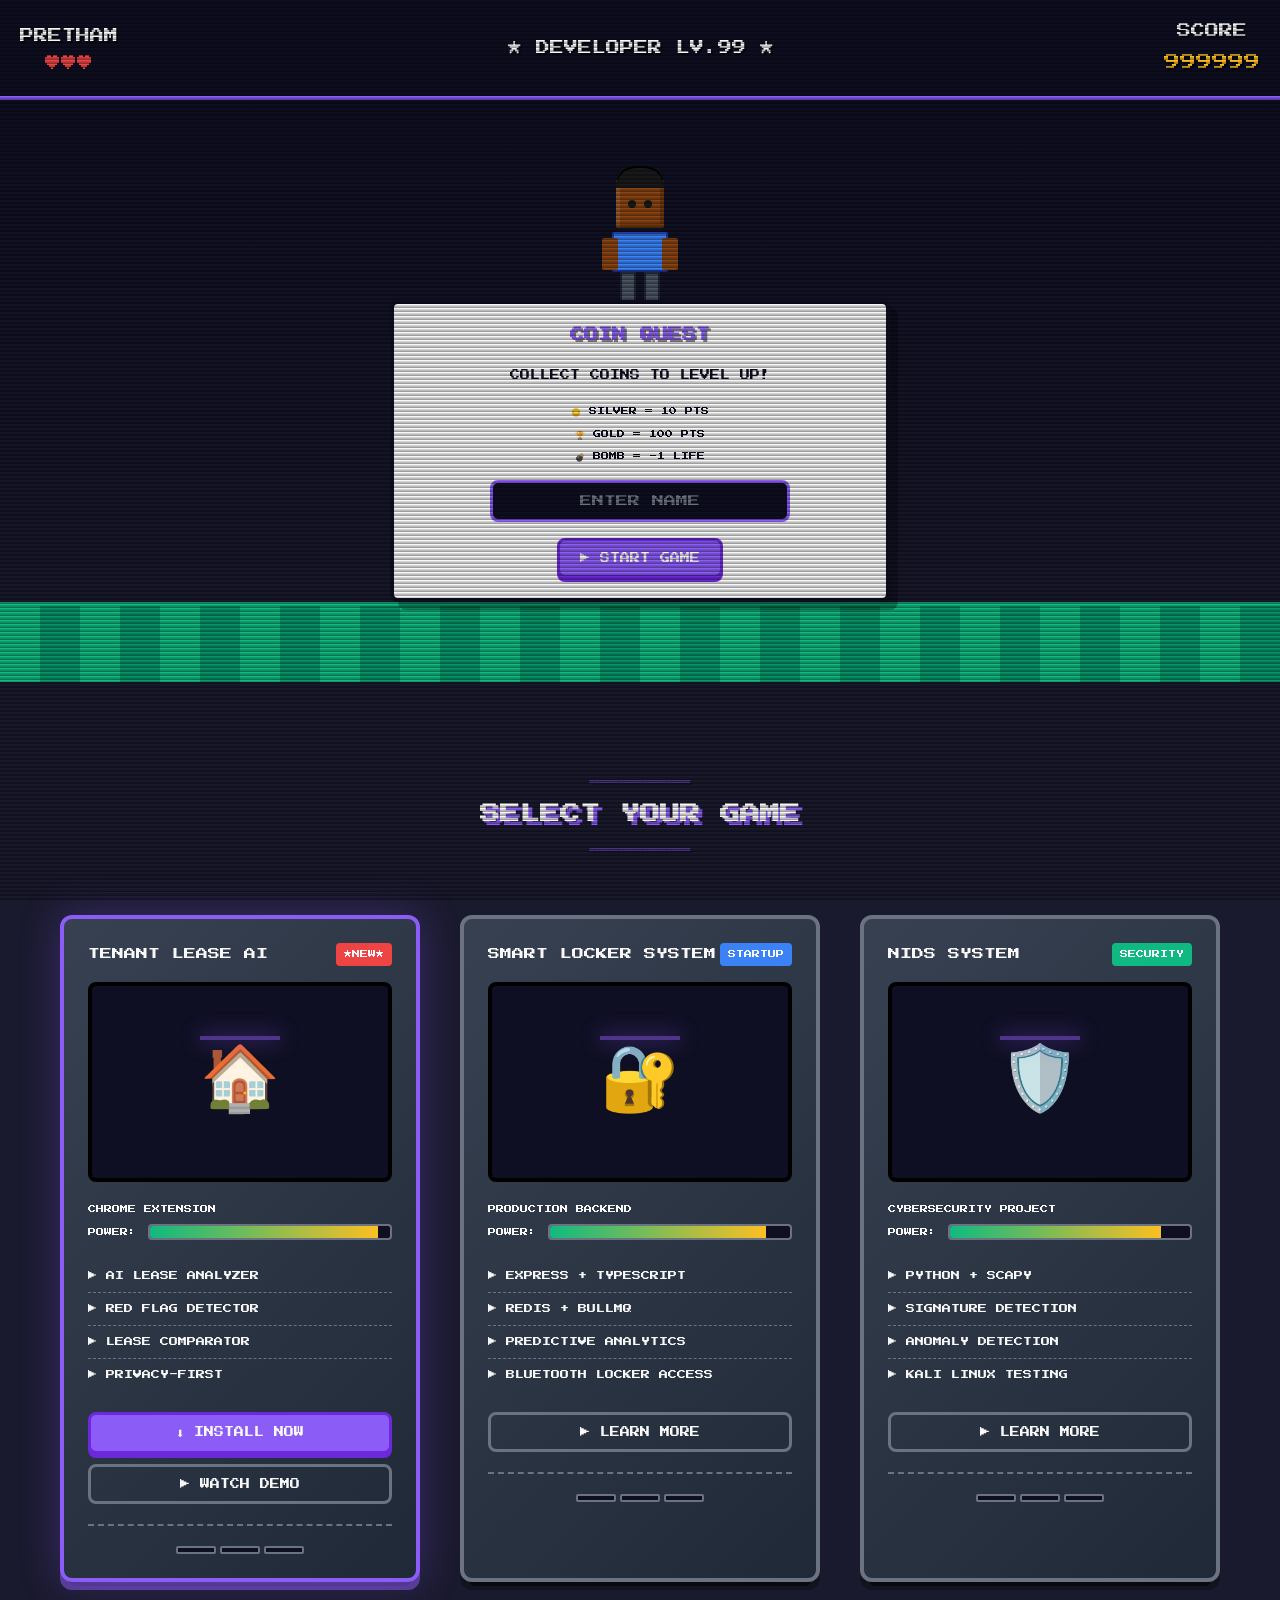
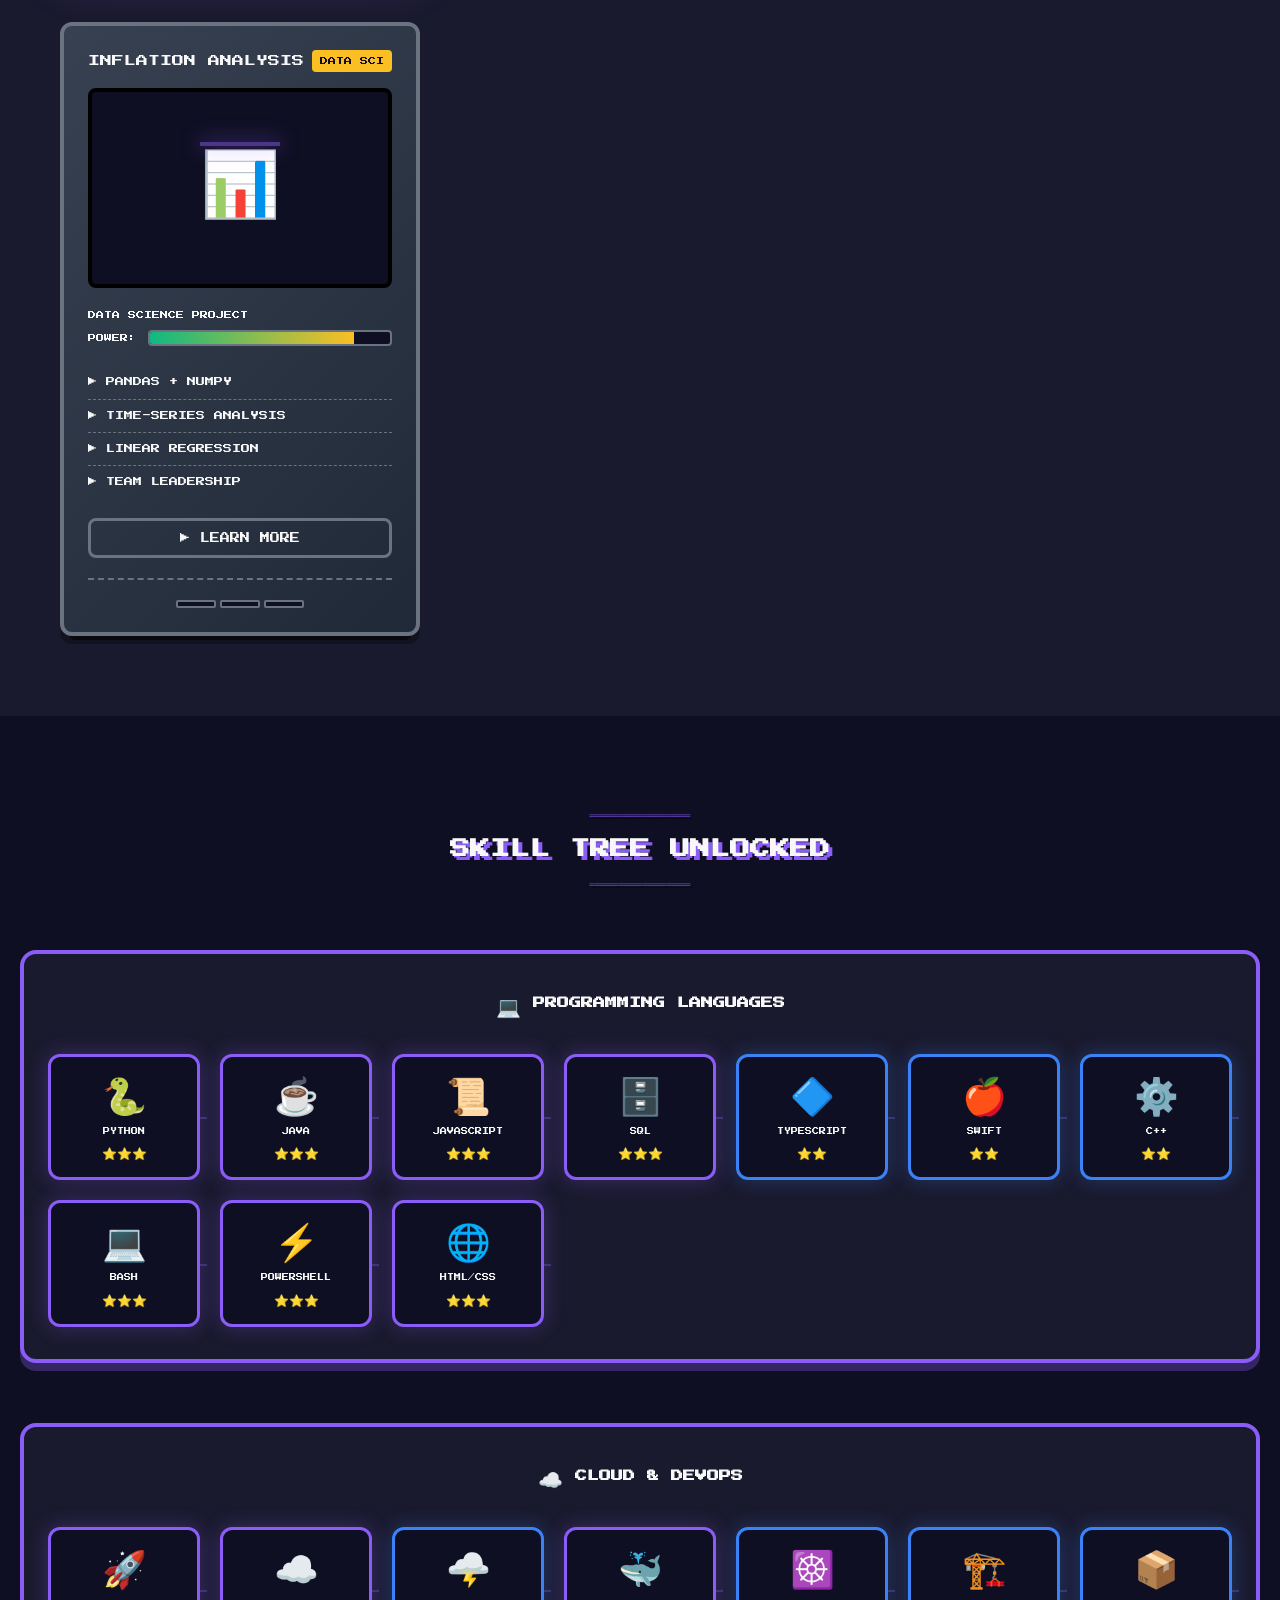
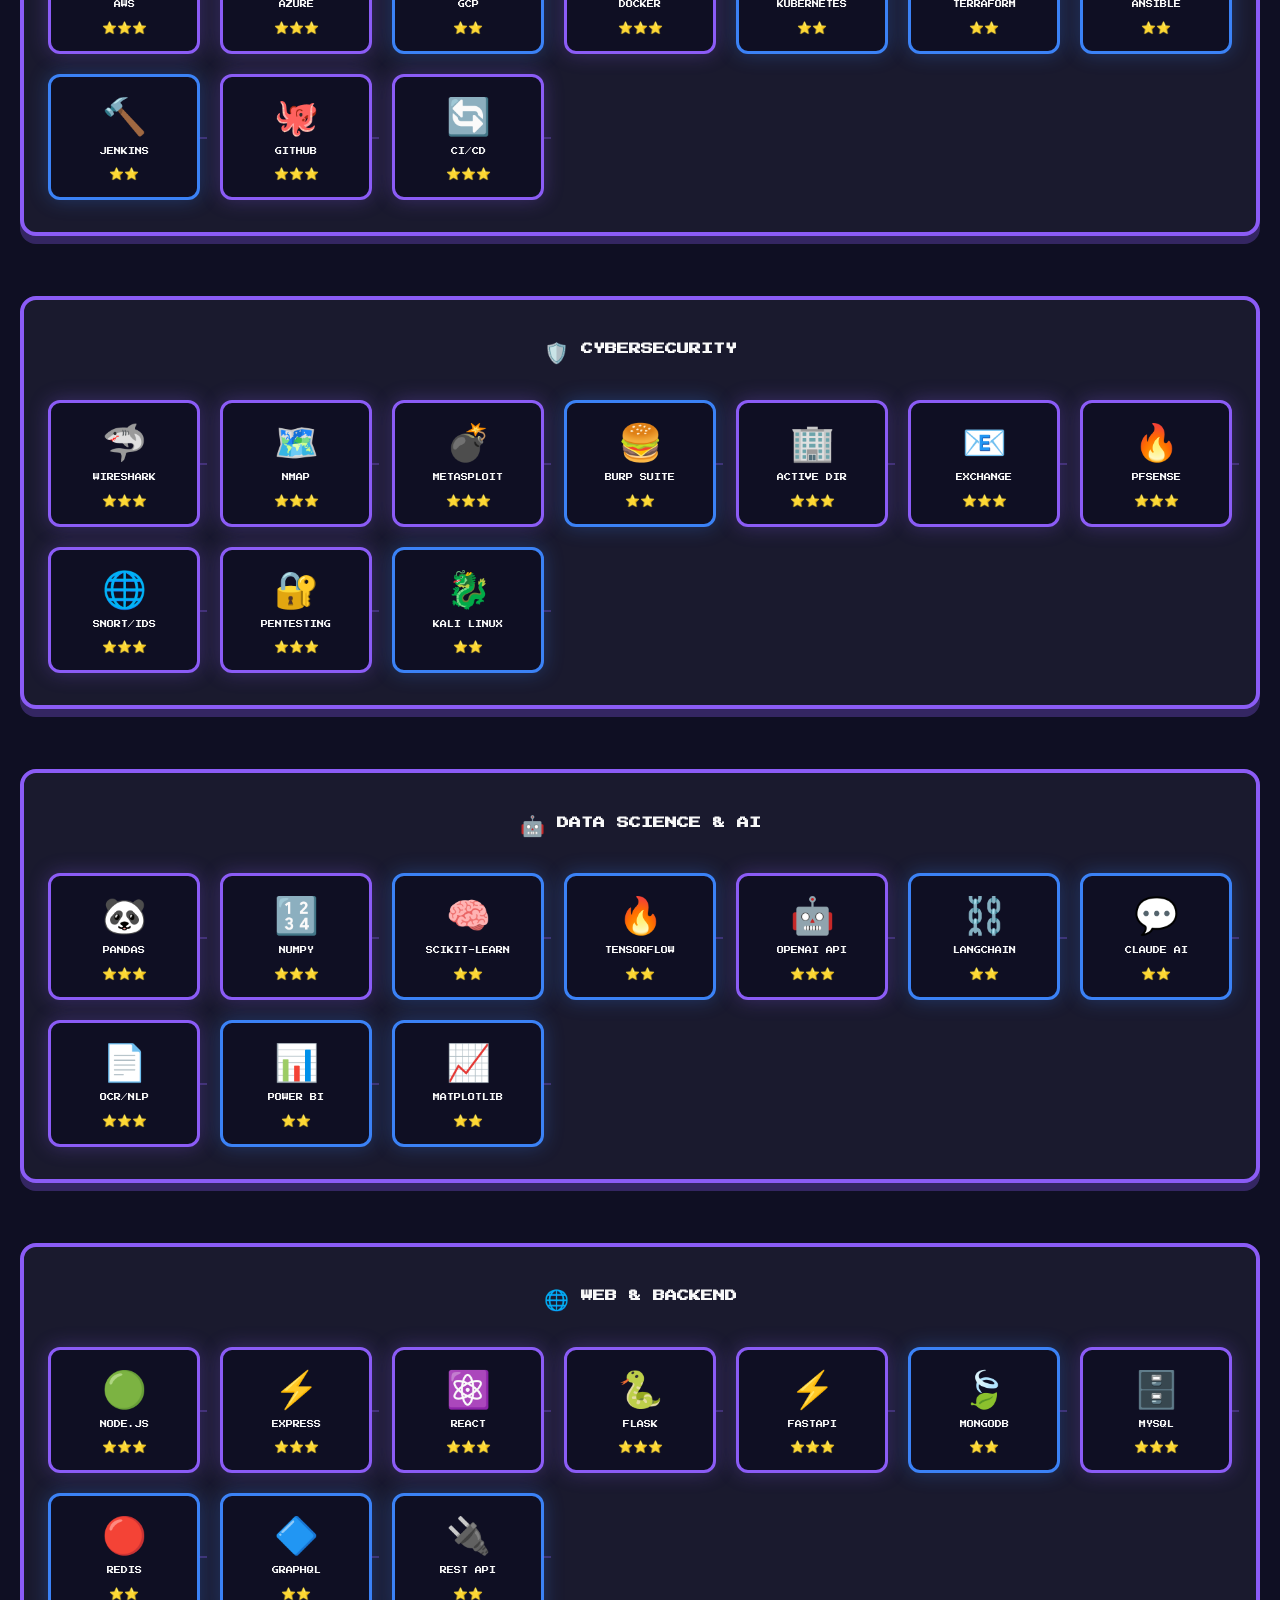
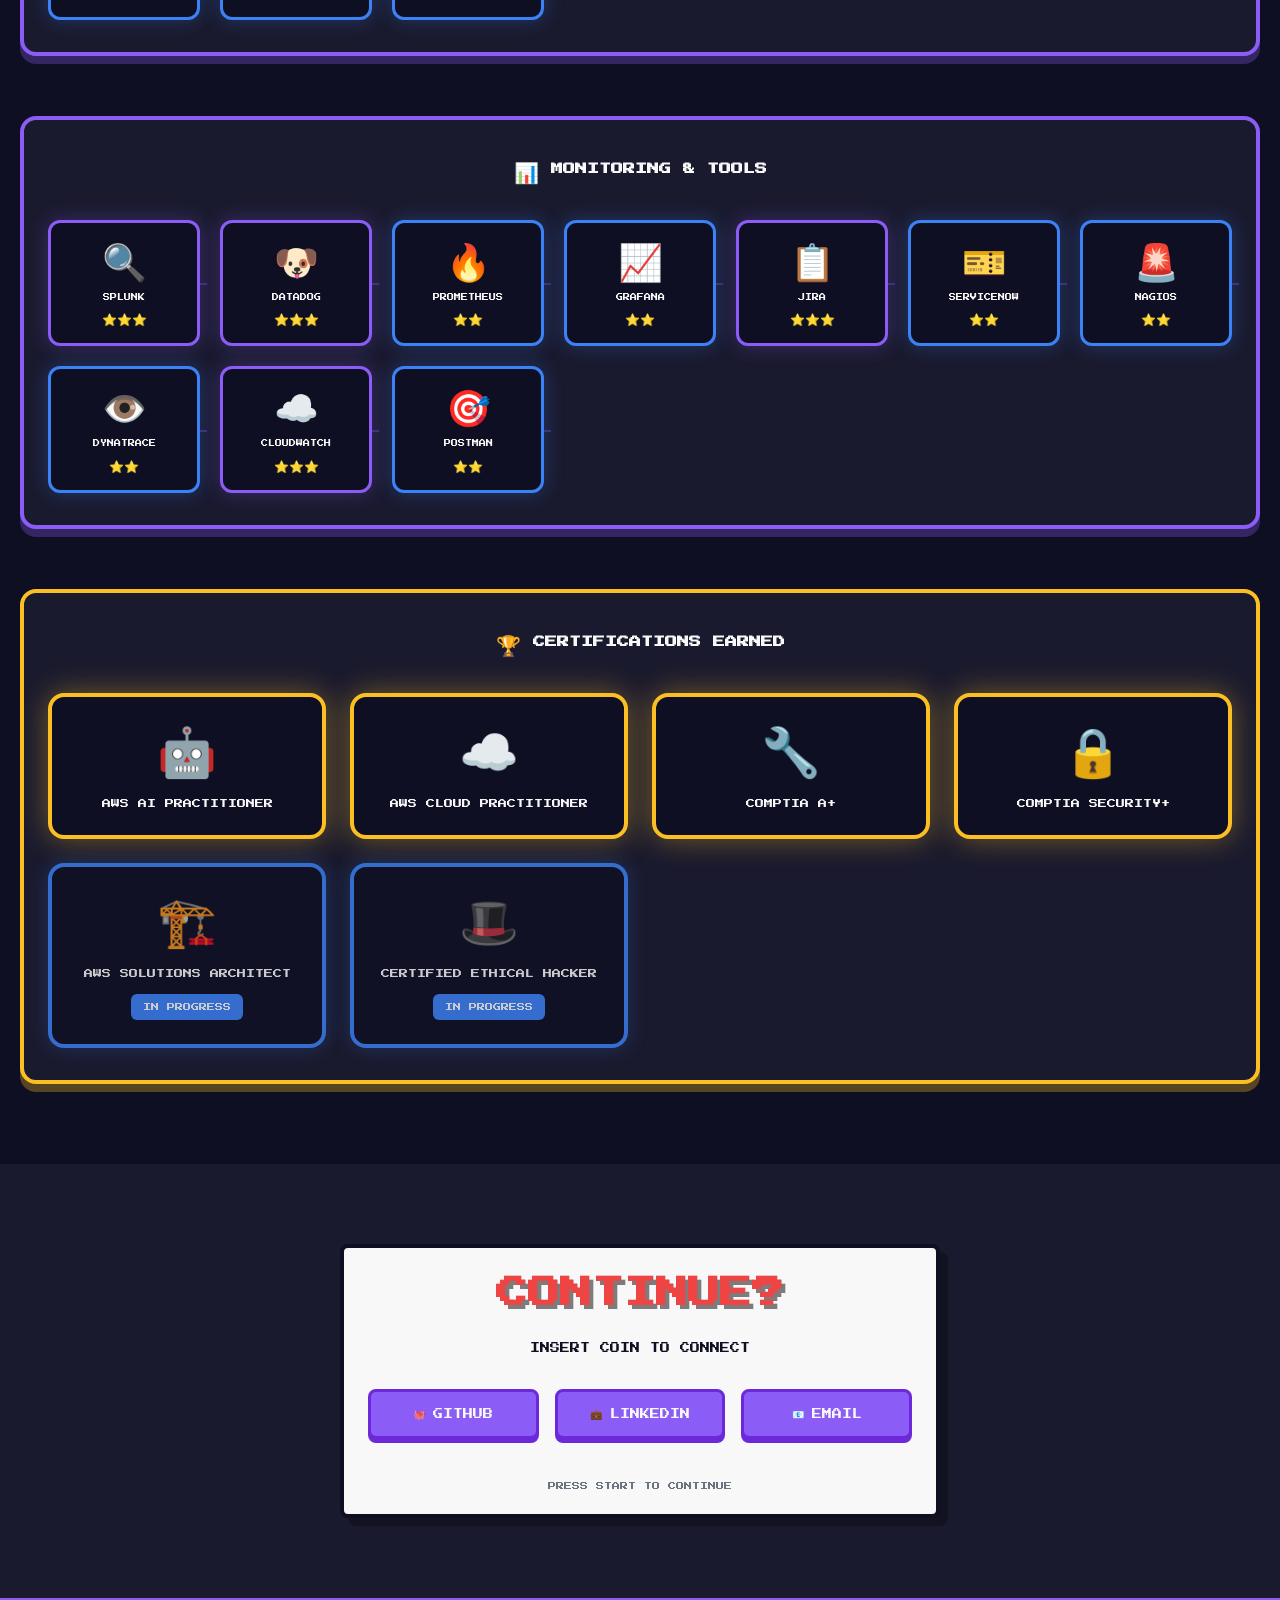
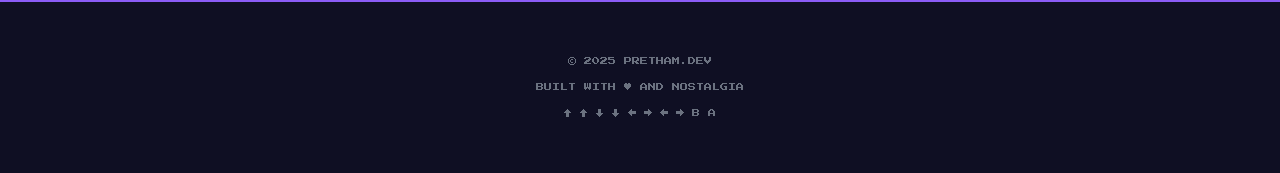
==== commit 029bbfac: "Update skill tree and Chrome Web Store integration 🎨 Skill Tree Enhancements: - Added 40+ new techno" ====
--- a/8bit-index.html
+++ b/8bit-index.html
@@ -293,6 +293,11 @@
               <div class="skill-name pixel-text-tiny">JAVASCRIPT</div>
               <div class="skill-level">⭐⭐⭐</div>
             </div>
+            <div class="skill-node unlocked bounce-on-hover" data-level="advanced">
+              <div class="skill-icon">🗄️</div>
+              <div class="skill-name pixel-text-tiny">SQL</div>
+              <div class="skill-level">⭐⭐⭐</div>
+            </div>
             <div class="skill-node unlocked bounce-on-hover" data-level="intermediate">
               <div class="skill-icon">🔷</div>
               <div class="skill-name pixel-text-tiny">TYPESCRIPT</div>
@@ -308,15 +313,20 @@
               <div class="skill-name pixel-text-tiny">C++</div>
               <div class="skill-level">⭐⭐</div>
             </div>
-            <div class="skill-node unlocked bounce-on-hover" data-level="beginner">
-              <div class="skill-icon">🗄️</div>
-              <div class="skill-name pixel-text-tiny">SQL</div>
-              <div class="skill-level">⭐</div>
-            </div>
-            <div class="skill-node unlocked bounce-on-hover" data-level="beginner">
+            <div class="skill-node unlocked bounce-on-hover" data-level="advanced">
               <div class="skill-icon">💻</div>
               <div class="skill-name pixel-text-tiny">BASH</div>
-              <div class="skill-level">⭐</div>
+              <div class="skill-level">⭐⭐⭐</div>
+            </div>
+            <div class="skill-node unlocked bounce-on-hover" data-level="advanced">
+              <div class="skill-icon">⚡</div>
+              <div class="skill-name pixel-text-tiny">POWERSHELL</div>
+              <div class="skill-level">⭐⭐⭐</div>
+            </div>
+            <div class="skill-node unlocked bounce-on-hover" data-level="advanced">
+              <div class="skill-icon">🌐</div>
+              <div class="skill-name pixel-text-tiny">HTML/CSS</div>
+              <div class="skill-level">⭐⭐⭐</div>
             </div>
           </div>
         </div>
@@ -333,10 +343,20 @@
               <div class="skill-name pixel-text-tiny">AWS</div>
               <div class="skill-level">⭐⭐⭐</div>
             </div>
-            <div class="skill-node unlocked bounce-on-hover" data-level="intermediate">
+            <div class="skill-node unlocked bounce-on-hover" data-level="advanced">
+              <div class="skill-icon">☁️</div>
+              <div class="skill-name pixel-text-tiny">AZURE</div>
+              <div class="skill-level">⭐⭐⭐</div>
+            </div>
+            <div class="skill-node unlocked bounce-on-hover" data-level="intermediate">
+              <div class="skill-icon">🌩️</div>
+              <div class="skill-name pixel-text-tiny">GCP</div>
+              <div class="skill-level">⭐⭐</div>
+            </div>
+            <div class="skill-node unlocked bounce-on-hover" data-level="advanced">
               <div class="skill-icon">🐳</div>
               <div class="skill-name pixel-text-tiny">DOCKER</div>
-              <div class="skill-level">⭐⭐</div>
+              <div class="skill-level">⭐⭐⭐</div>
             </div>
             <div class="skill-node unlocked bounce-on-hover" data-level="intermediate">
               <div class="skill-icon">☸️</div>
@@ -348,15 +368,25 @@
               <div class="skill-name pixel-text-tiny">TERRAFORM</div>
               <div class="skill-level">⭐⭐</div>
             </div>
+            <div class="skill-node unlocked bounce-on-hover" data-level="intermediate">
+              <div class="skill-icon">📦</div>
+              <div class="skill-name pixel-text-tiny">ANSIBLE</div>
+              <div class="skill-level">⭐⭐</div>
+            </div>
+            <div class="skill-node unlocked bounce-on-hover" data-level="intermediate">
+              <div class="skill-icon">🔨</div>
+              <div class="skill-name pixel-text-tiny">JENKINS</div>
+              <div class="skill-level">⭐⭐</div>
+            </div>
             <div class="skill-node unlocked bounce-on-hover" data-level="advanced">
               <div class="skill-icon">🐙</div>
               <div class="skill-name pixel-text-tiny">GITHUB</div>
               <div class="skill-level">⭐⭐⭐</div>
             </div>
-            <div class="skill-node unlocked bounce-on-hover" data-level="intermediate">
+            <div class="skill-node unlocked bounce-on-hover" data-level="advanced">
               <div class="skill-icon">🔄</div>
               <div class="skill-name pixel-text-tiny">CI/CD</div>
-              <div class="skill-level">⭐⭐</div>
+              <div class="skill-level">⭐⭐⭐</div>
             </div>
           </div>
         </div>
@@ -369,29 +399,54 @@
           </h3>
           <div class="skill-tree-grid">
             <div class="skill-node unlocked bounce-on-hover" data-level="advanced">
+              <div class="skill-icon">🦈</div>
+              <div class="skill-name pixel-text-tiny">WIRESHARK</div>
+              <div class="skill-level">⭐⭐⭐</div>
+            </div>
+            <div class="skill-node unlocked bounce-on-hover" data-level="advanced">
+              <div class="skill-icon">🗺️</div>
+              <div class="skill-name pixel-text-tiny">NMAP</div>
+              <div class="skill-level">⭐⭐⭐</div>
+            </div>
+            <div class="skill-node unlocked bounce-on-hover" data-level="advanced">
+              <div class="skill-icon">💣</div>
+              <div class="skill-name pixel-text-tiny">METASPLOIT</div>
+              <div class="skill-level">⭐⭐⭐</div>
+            </div>
+            <div class="skill-node unlocked bounce-on-hover" data-level="intermediate">
+              <div class="skill-icon">🍔</div>
+              <div class="skill-name pixel-text-tiny">BURP SUITE</div>
+              <div class="skill-level">⭐⭐</div>
+            </div>
+            <div class="skill-node unlocked bounce-on-hover" data-level="advanced">
+              <div class="skill-icon">🏢</div>
+              <div class="skill-name pixel-text-tiny">ACTIVE DIR</div>
+              <div class="skill-level">⭐⭐⭐</div>
+            </div>
+            <div class="skill-node unlocked bounce-on-hover" data-level="advanced">
+              <div class="skill-icon">📧</div>
+              <div class="skill-name pixel-text-tiny">EXCHANGE</div>
+              <div class="skill-level">⭐⭐⭐</div>
+            </div>
+            <div class="skill-node unlocked bounce-on-hover" data-level="advanced">
+              <div class="skill-icon">🔥</div>
+              <div class="skill-name pixel-text-tiny">PFSENSE</div>
+              <div class="skill-level">⭐⭐⭐</div>
+            </div>
+            <div class="skill-node unlocked bounce-on-hover" data-level="advanced">
+              <div class="skill-icon">🌐</div>
+              <div class="skill-name pixel-text-tiny">SNORT/IDS</div>
+              <div class="skill-level">⭐⭐⭐</div>
+            </div>
+            <div class="skill-node unlocked bounce-on-hover" data-level="advanced">
               <div class="skill-icon">🔐</div>
               <div class="skill-name pixel-text-tiny">PENTESTING</div>
               <div class="skill-level">⭐⭐⭐</div>
             </div>
-            <div class="skill-node unlocked bounce-on-hover" data-level="advanced">
-              <div class="skill-icon">🌐</div>
-              <div class="skill-name pixel-text-tiny">NIDS</div>
-              <div class="skill-level">⭐⭐⭐</div>
-            </div>
             <div class="skill-node unlocked bounce-on-hover" data-level="intermediate">
               <div class="skill-icon">🐉</div>
               <div class="skill-name pixel-text-tiny">KALI LINUX</div>
               <div class="skill-level">⭐⭐</div>
-            </div>
-            <div class="skill-node unlocked bounce-on-hover" data-level="intermediate">
-              <div class="skill-icon">🔍</div>
-              <div class="skill-name pixel-text-tiny">SCAPY</div>
-              <div class="skill-level">⭐⭐</div>
-            </div>
-            <div class="skill-node unlocked bounce-on-hover" data-level="beginner">
-              <div class="skill-icon">🏴</div>
-              <div class="skill-name pixel-text-tiny">CTF</div>
-              <div class="skill-level">⭐</div>
             </div>
           </div>
         </div>
@@ -423,14 +478,34 @@
               <div class="skill-name pixel-text-tiny">TENSORFLOW</div>
               <div class="skill-level">⭐⭐</div>
             </div>
+            <div class="skill-node unlocked bounce-on-hover" data-level="advanced">
+              <div class="skill-icon">🤖</div>
+              <div class="skill-name pixel-text-tiny">OPENAI API</div>
+              <div class="skill-level">⭐⭐⭐</div>
+            </div>
+            <div class="skill-node unlocked bounce-on-hover" data-level="intermediate">
+              <div class="skill-icon">⛓️</div>
+              <div class="skill-name pixel-text-tiny">LANGCHAIN</div>
+              <div class="skill-level">⭐⭐</div>
+            </div>
+            <div class="skill-node unlocked bounce-on-hover" data-level="intermediate">
+              <div class="skill-icon">💬</div>
+              <div class="skill-name pixel-text-tiny">CLAUDE AI</div>
+              <div class="skill-level">⭐⭐</div>
+            </div>
+            <div class="skill-node unlocked bounce-on-hover" data-level="advanced">
+              <div class="skill-icon">📄</div>
+              <div class="skill-name pixel-text-tiny">OCR/NLP</div>
+              <div class="skill-level">⭐⭐⭐</div>
+            </div>
             <div class="skill-node unlocked bounce-on-hover" data-level="intermediate">
               <div class="skill-icon">📊</div>
               <div class="skill-name pixel-text-tiny">POWER BI</div>
               <div class="skill-level">⭐⭐</div>
             </div>
             <div class="skill-node unlocked bounce-on-hover" data-level="intermediate">
-              <div class="skill-icon">🤖</div>
-              <div class="skill-name pixel-text-tiny">OPENAI</div>
+              <div class="skill-icon">📈</div>
+              <div class="skill-name pixel-text-tiny">MATPLOTLIB</div>
               <div class="skill-level">⭐⭐</div>
             </div>
           </div>
@@ -453,25 +528,105 @@
               <div class="skill-name pixel-text-tiny">EXPRESS</div>
               <div class="skill-level">⭐⭐⭐</div>
             </div>
+            <div class="skill-node unlocked bounce-on-hover" data-level="advanced">
+              <div class="skill-icon">⚛️</div>
+              <div class="skill-name pixel-text-tiny">REACT</div>
+              <div class="skill-level">⭐⭐⭐</div>
+            </div>
+            <div class="skill-node unlocked bounce-on-hover" data-level="advanced">
+              <div class="skill-icon">🐍</div>
+              <div class="skill-name pixel-text-tiny">FLASK</div>
+              <div class="skill-level">⭐⭐⭐</div>
+            </div>
+            <div class="skill-node unlocked bounce-on-hover" data-level="advanced">
+              <div class="skill-icon">⚡</div>
+              <div class="skill-name pixel-text-tiny">FASTAPI</div>
+              <div class="skill-level">⭐⭐⭐</div>
+            </div>
+            <div class="skill-node unlocked bounce-on-hover" data-level="intermediate">
+              <div class="skill-icon">🍃</div>
+              <div class="skill-name pixel-text-tiny">MONGODB</div>
+              <div class="skill-level">⭐⭐</div>
+            </div>
+            <div class="skill-node unlocked bounce-on-hover" data-level="advanced">
+              <div class="skill-icon">🗄️</div>
+              <div class="skill-name pixel-text-tiny">MYSQL</div>
+              <div class="skill-level">⭐⭐⭐</div>
+            </div>
             <div class="skill-node unlocked bounce-on-hover" data-level="intermediate">
               <div class="skill-icon">🔴</div>
               <div class="skill-name pixel-text-tiny">REDIS</div>
               <div class="skill-level">⭐⭐</div>
             </div>
             <div class="skill-node unlocked bounce-on-hover" data-level="intermediate">
-              <div class="skill-icon">📦</div>
-              <div class="skill-name pixel-text-tiny">KNEX</div>
-              <div class="skill-level">⭐⭐</div>
-            </div>
-            <div class="skill-node unlocked bounce-on-hover" data-level="intermediate">
-              <div class="skill-icon">🐂</div>
-              <div class="skill-name pixel-text-tiny">BULLMQ</div>
-              <div class="skill-level">⭐⭐</div>
-            </div>
-            <div class="skill-node unlocked bounce-on-hover" data-level="beginner">
-              <div class="skill-icon">🌈</div>
-              <div class="skill-name pixel-text-tiny">HTML/CSS</div>
-              <div class="skill-level">⭐</div>
+              <div class="skill-icon">🔷</div>
+              <div class="skill-name pixel-text-tiny">GRAPHQL</div>
+              <div class="skill-level">⭐⭐</div>
+            </div>
+            <div class="skill-node unlocked bounce-on-hover" data-level="intermediate">
+              <div class="skill-icon">🔌</div>
+              <div class="skill-name pixel-text-tiny">REST API</div>
+              <div class="skill-level">⭐⭐</div>
+            </div>
+          </div>
+        </div>
+
+        <!-- Monitoring & Tools Branch -->
+        <div class="skill-branch">
+          <h3 class="branch-title pixel-text-tiny">
+            <span class="branch-icon">📊</span>
+            MONITORING & TOOLS
+          </h3>
+          <div class="skill-tree-grid">
+            <div class="skill-node unlocked bounce-on-hover" data-level="advanced">
+              <div class="skill-icon">🔍</div>
+              <div class="skill-name pixel-text-tiny">SPLUNK</div>
+              <div class="skill-level">⭐⭐⭐</div>
+            </div>
+            <div class="skill-node unlocked bounce-on-hover" data-level="advanced">
+              <div class="skill-icon">🐶</div>
+              <div class="skill-name pixel-text-tiny">DATADOG</div>
+              <div class="skill-level">⭐⭐⭐</div>
+            </div>
+            <div class="skill-node unlocked bounce-on-hover" data-level="intermediate">
+              <div class="skill-icon">🔥</div>
+              <div class="skill-name pixel-text-tiny">PROMETHEUS</div>
+              <div class="skill-level">⭐⭐</div>
+            </div>
+            <div class="skill-node unlocked bounce-on-hover" data-level="intermediate">
+              <div class="skill-icon">📈</div>
+              <div class="skill-name pixel-text-tiny">GRAFANA</div>
+              <div class="skill-level">⭐⭐</div>
+            </div>
+            <div class="skill-node unlocked bounce-on-hover" data-level="advanced">
+              <div class="skill-icon">📋</div>
+              <div class="skill-name pixel-text-tiny">JIRA</div>
+              <div class="skill-level">⭐⭐⭐</div>
+            </div>
+            <div class="skill-node unlocked bounce-on-hover" data-level="intermediate">
+              <div class="skill-icon">🎫</div>
+              <div class="skill-name pixel-text-tiny">SERVICENOW</div>
+              <div class="skill-level">⭐⭐</div>
+            </div>
+            <div class="skill-node unlocked bounce-on-hover" data-level="intermediate">
+              <div class="skill-icon">🚨</div>
+              <div class="skill-name pixel-text-tiny">NAGIOS</div>
+              <div class="skill-level">⭐⭐</div>
+            </div>
+            <div class="skill-node unlocked bounce-on-hover" data-level="intermediate">
+              <div class="skill-icon">👁️</div>
+              <div class="skill-name pixel-text-tiny">DYNATRACE</div>
+              <div class="skill-level">⭐⭐</div>
+            </div>
+            <div class="skill-node unlocked bounce-on-hover" data-level="advanced">
+              <div class="skill-icon">☁️</div>
+              <div class="skill-name pixel-text-tiny">CLOUDWATCH</div>
+              <div class="skill-level">⭐⭐⭐</div>
+            </div>
+            <div class="skill-node unlocked bounce-on-hover" data-level="intermediate">
+              <div class="skill-icon">🎯</div>
+              <div class="skill-name pixel-text-tiny">POSTMAN</div>
+              <div class="skill-level">⭐⭐</div>
             </div>
           </div>
         </div>
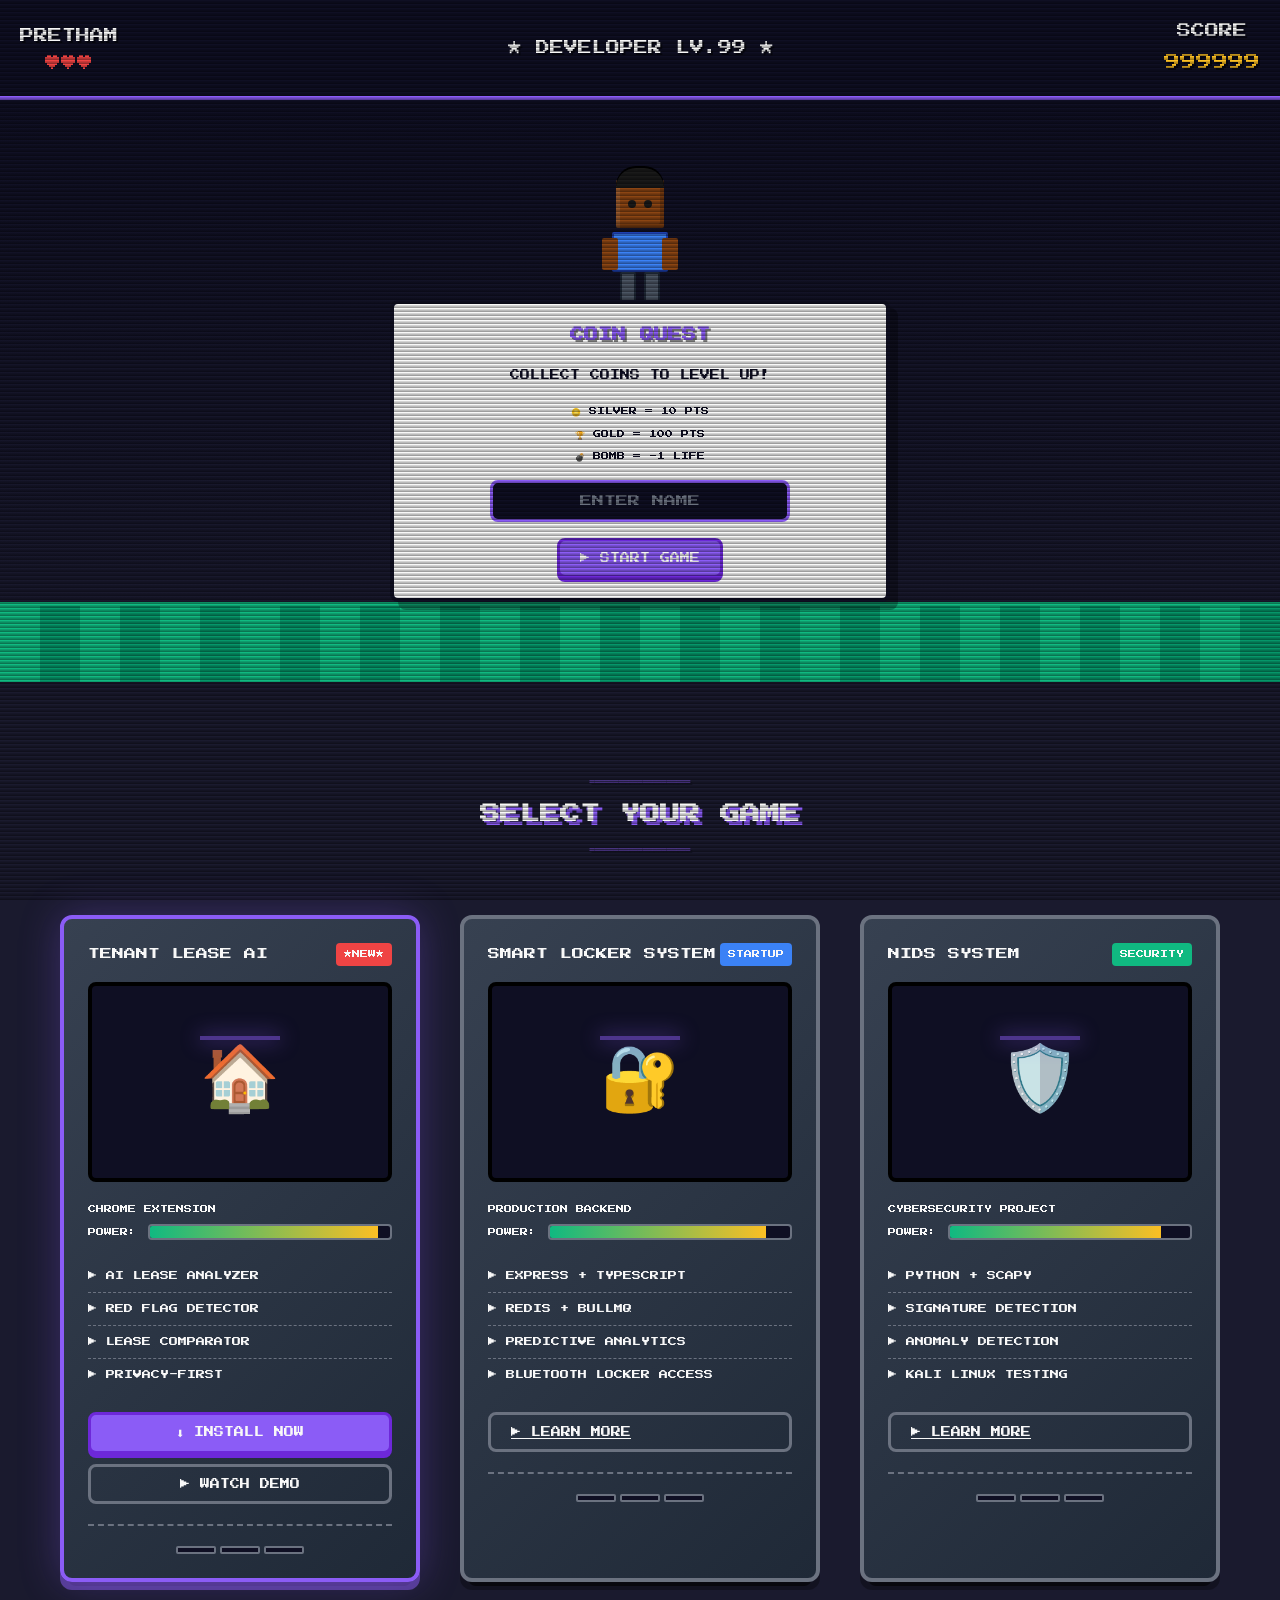
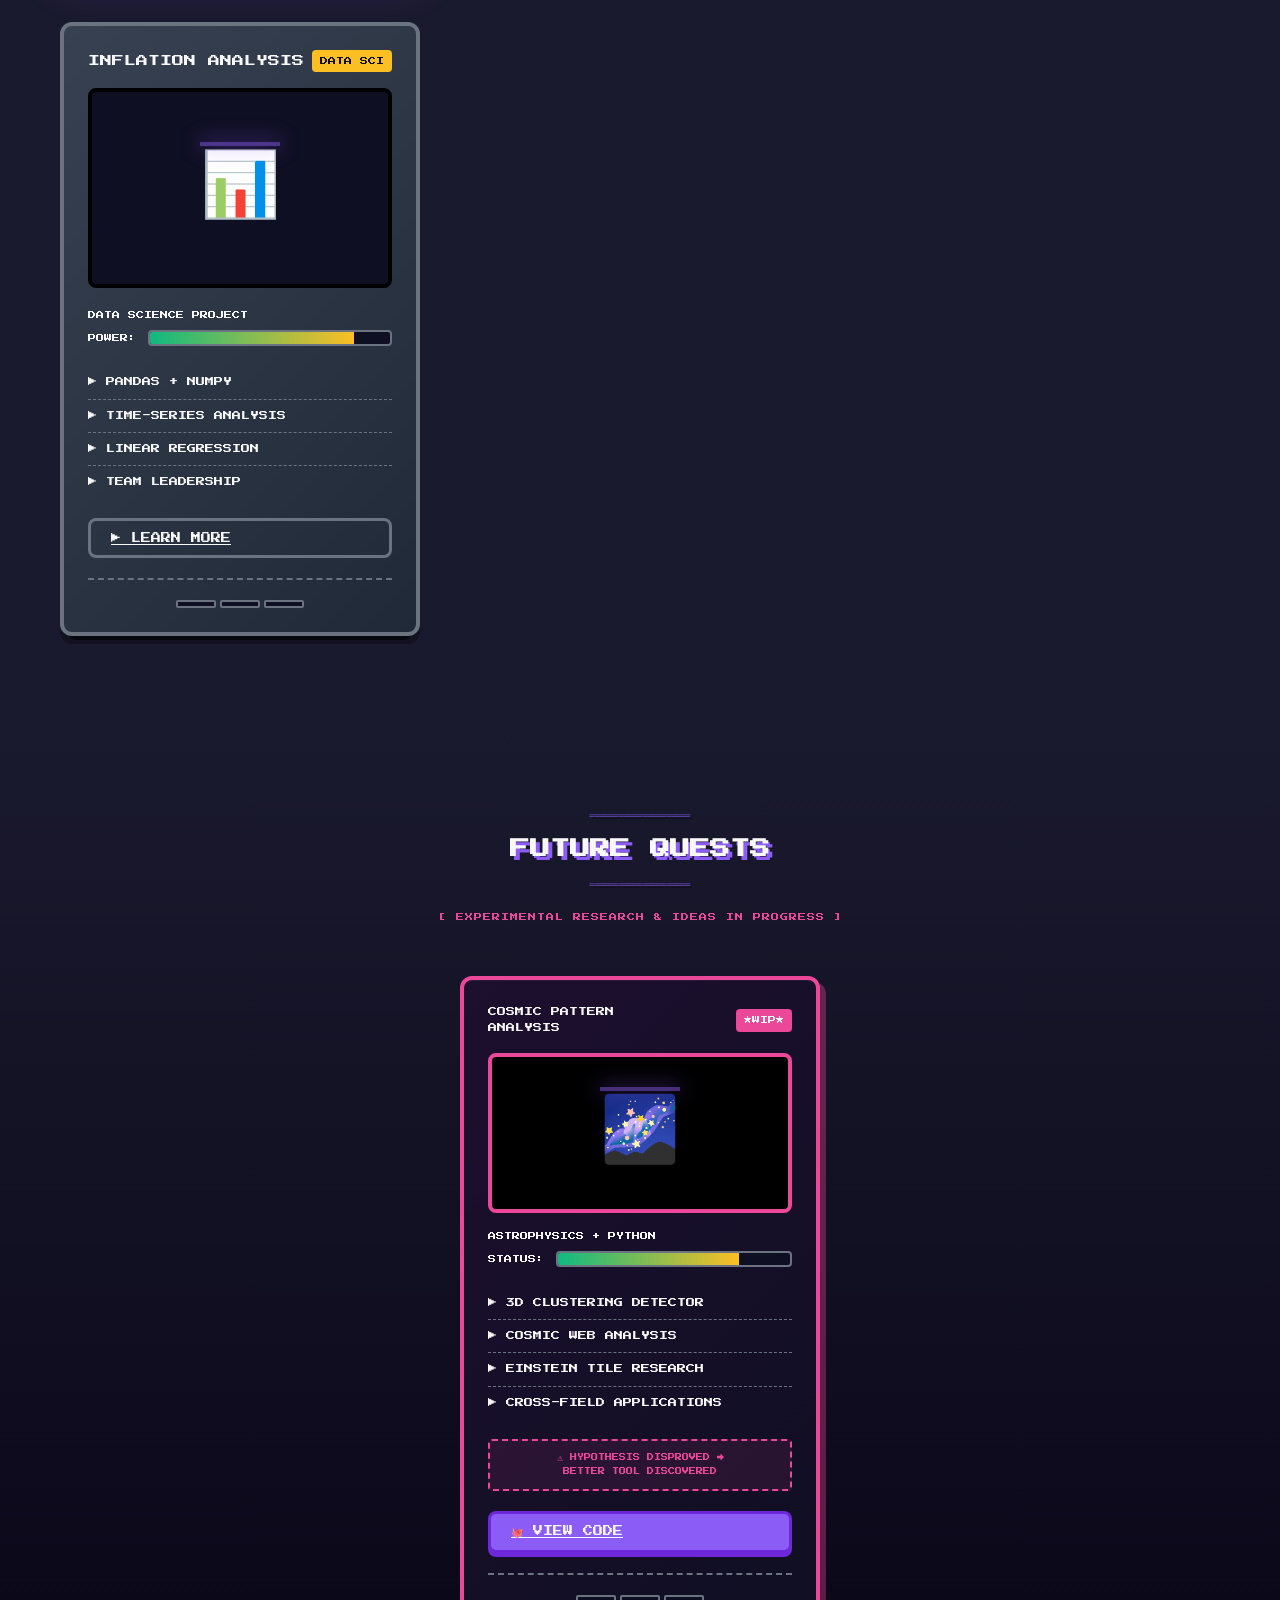
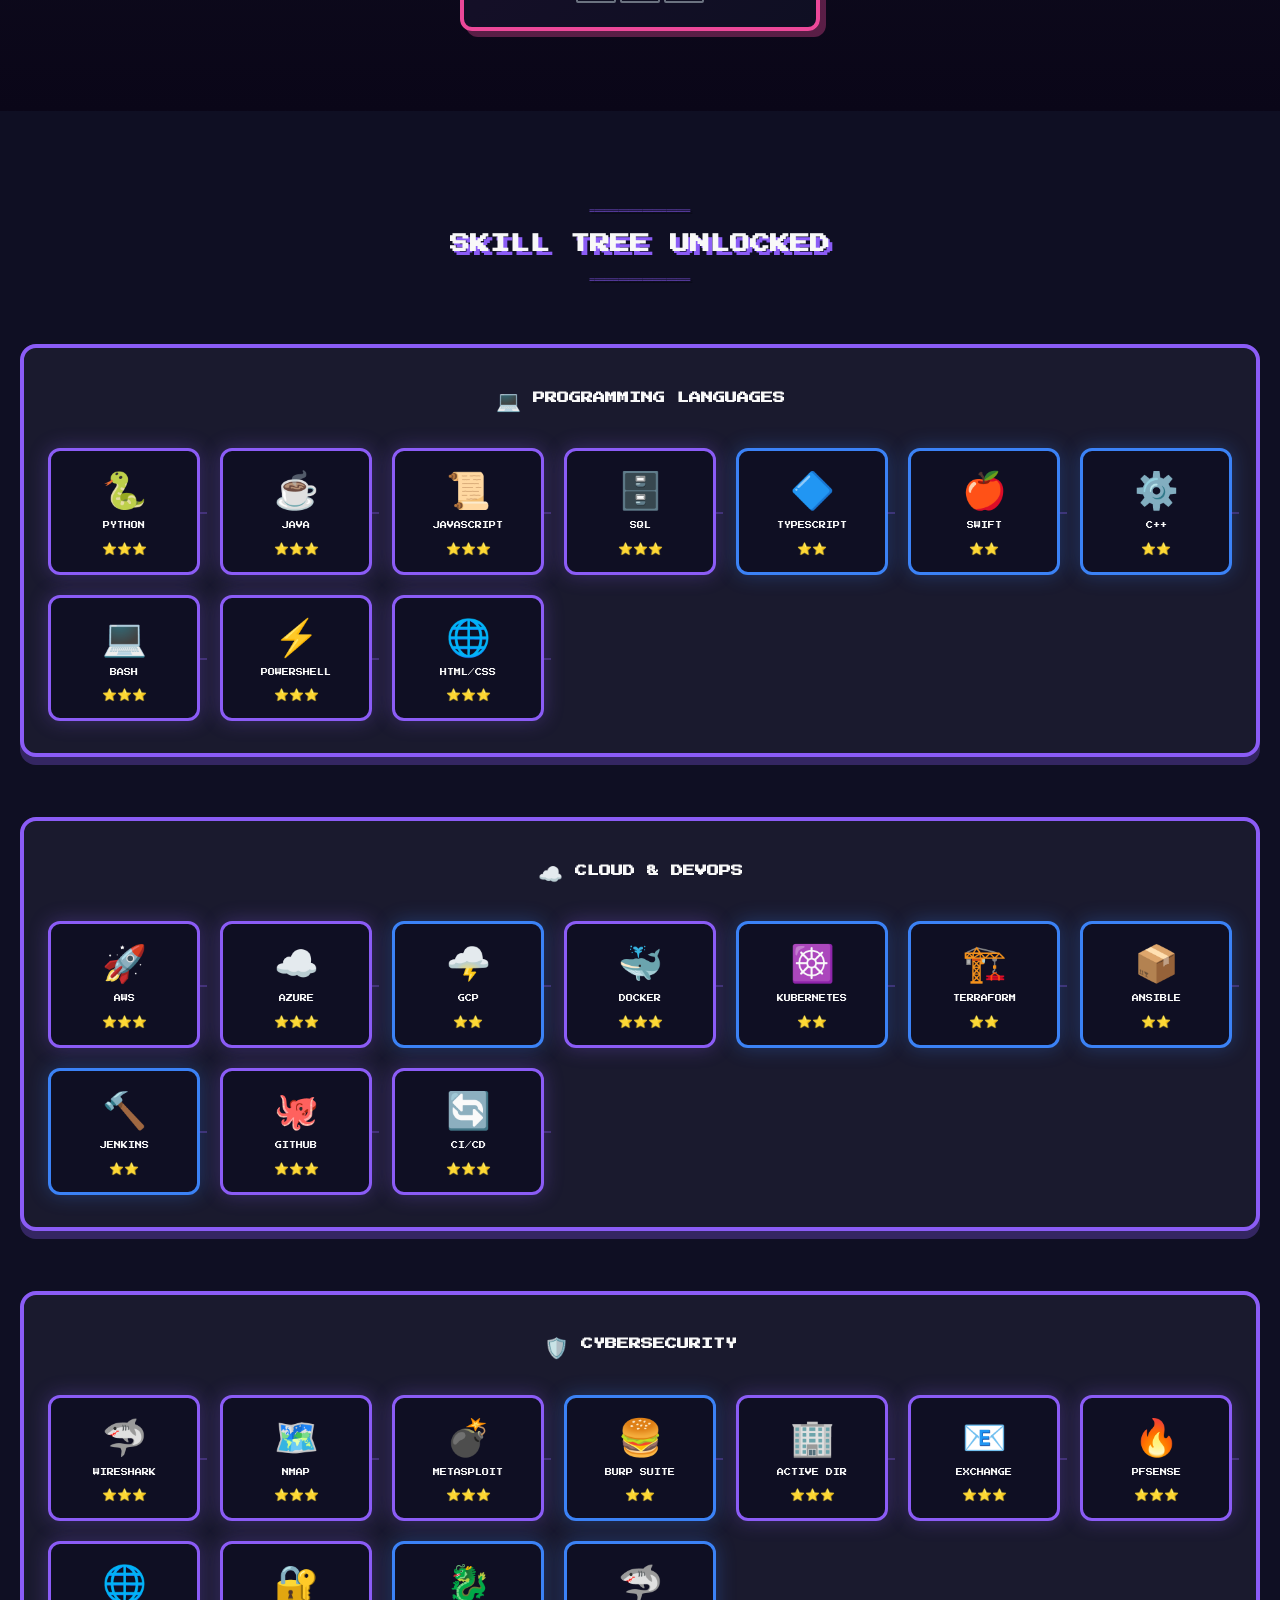
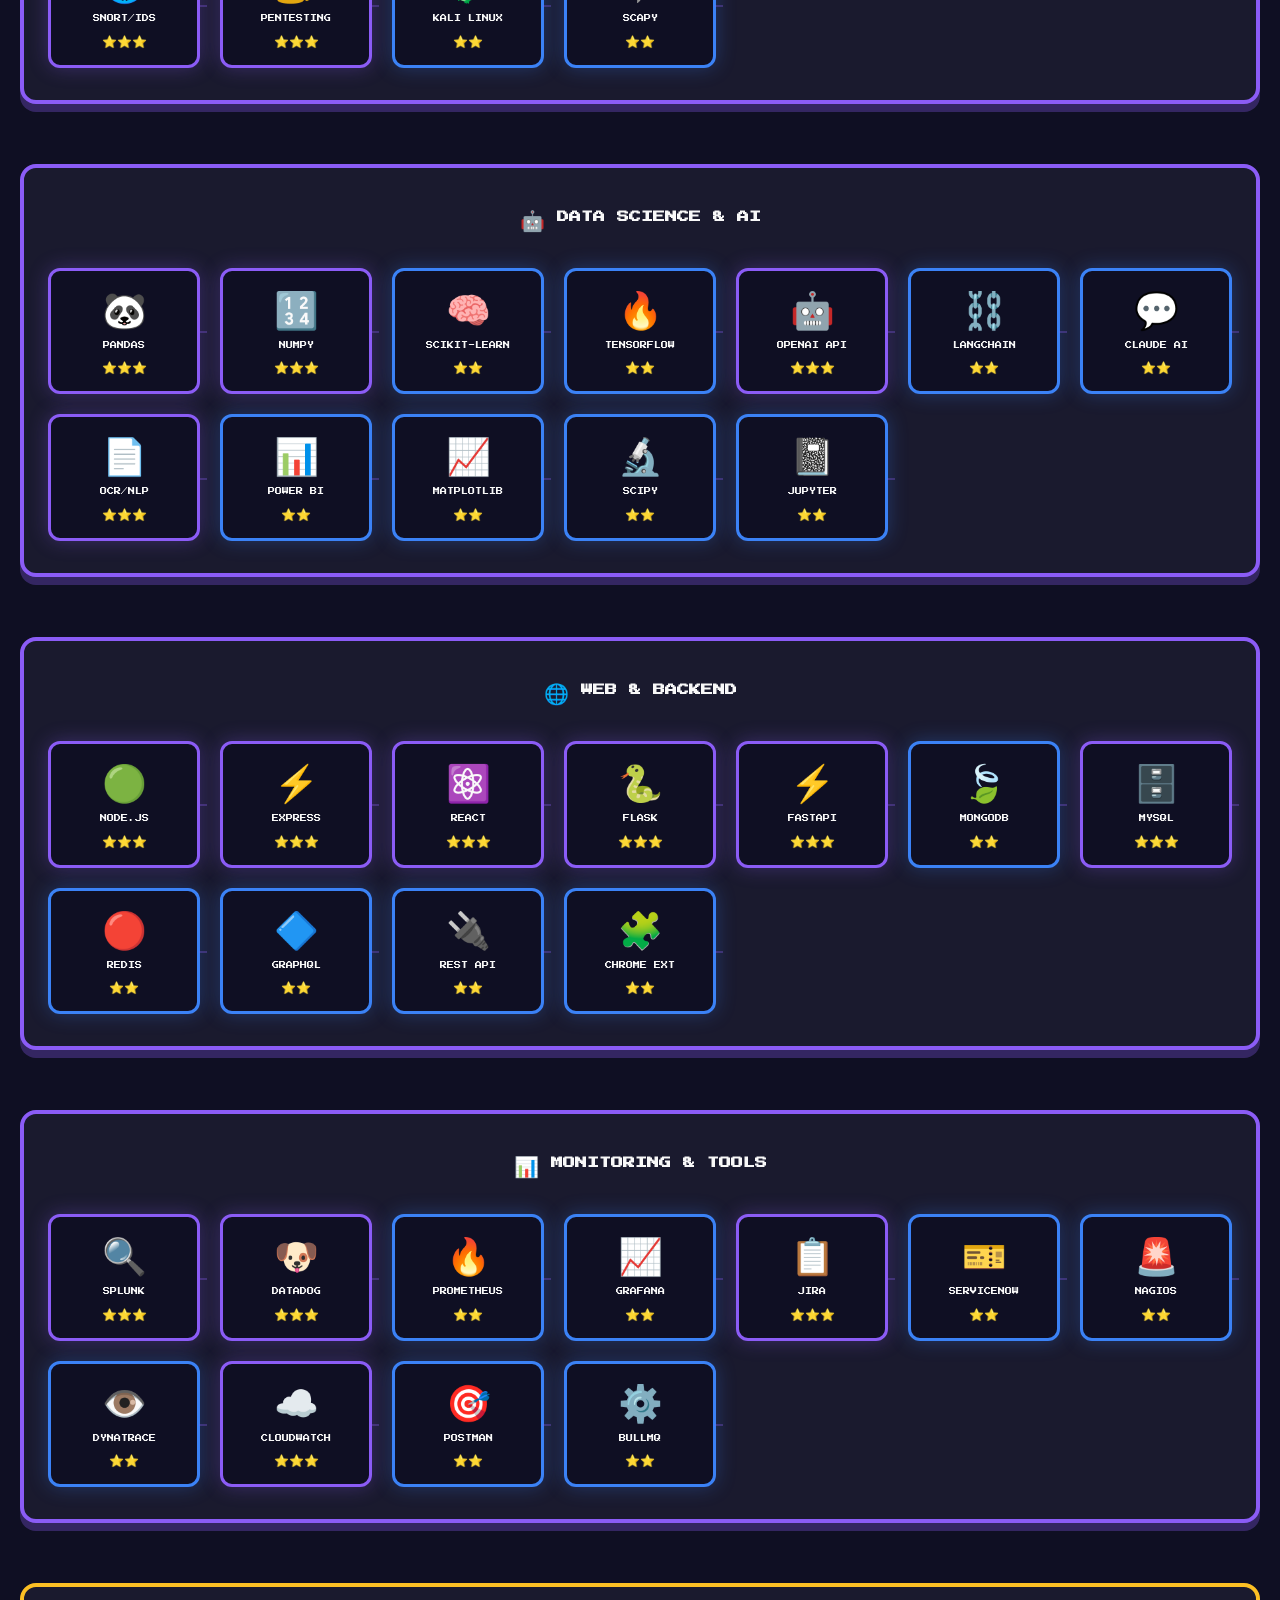
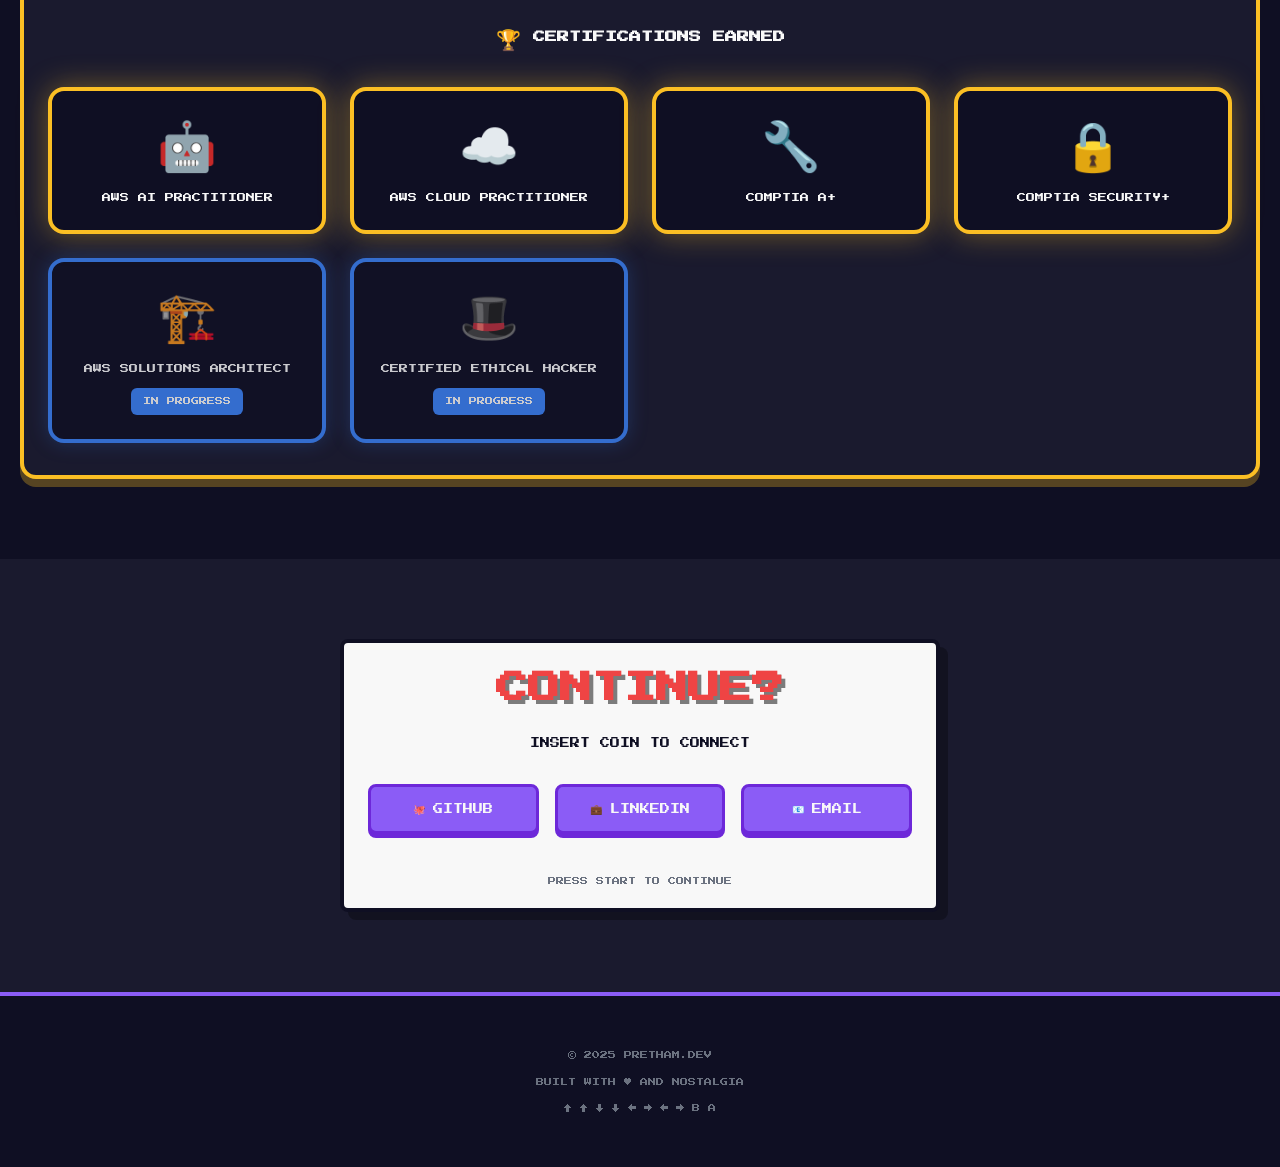
==== commit c851b6fd: "Add Future Quests section, fix buttons, expand skill tree - Added FUTURE QUESTS section with Cosmic " ====
--- a/8bit-index.html
+++ b/8bit-index.html
@@ -154,9 +154,9 @@
           </ul>
 
           <div class="cartridge-buttons">
-            <button class="pixel-btn demo-btn">
+            <a href="https://github.com/saivoru777-ship-it/App" target="_blank" class="pixel-btn demo-btn">
               ▶ LEARN MORE
-            </button>
+            </a>
           </div>
 
           <div class="cartridge-edge"></div>
@@ -199,9 +199,9 @@
           </ul>
 
           <div class="cartridge-buttons">
-            <button class="pixel-btn demo-btn">
+            <a href="https://github.com/saivoru777-ship-it" target="_blank" class="pixel-btn demo-btn">
               ▶ LEARN MORE
-            </button>
+            </a>
           </div>
 
           <div class="cartridge-edge"></div>
@@ -244,12 +244,76 @@
           </ul>
 
           <div class="cartridge-buttons">
-            <button class="pixel-btn demo-btn">
+            <a href="https://github.com/saivoru777-ship-it" target="_blank" class="pixel-btn demo-btn">
               ▶ LEARN MORE
-            </button>
+            </a>
           </div>
 
           <div class="cartridge-edge"></div>
+          <div class="cartridge-connector">
+            <div class="connector-line"></div>
+            <div class="connector-line"></div>
+            <div class="connector-line"></div>
+          </div>
+        </div>
+
+      </div>
+    </section>
+
+    <!-- Future Quests / Side Ideas Section -->
+    <section class="future-section" id="future-ideas">
+      <h2 class="section-title pixel-text">
+        <span class="title-decoration">═════════════════════</span>
+        <span class="title-main">FUTURE QUESTS</span>
+        <span class="title-decoration">═════════════════════</span>
+      </h2>
+      <p class="quest-section-subtitle pixel-text-tiny">[ EXPERIMENTAL RESEARCH &amp; IDEAS IN PROGRESS ]</p>
+
+      <div class="quest-grid">
+
+        <!-- Cosmic Pattern Analysis -->
+        <div class="quest-card shake-on-hover">
+          <div class="cartridge-top">
+            <div class="quest-label pixel-text-tiny">COSMIC PATTERN<br>ANALYSIS</div>
+            <div class="new-badge pixel-text-tiny blink" style="background: var(--retro-pink);">★WIP★</div>
+          </div>
+
+          <div class="quest-screen">
+            <div class="screen-content">
+              <div class="game-icon pulse">🌌</div>
+              <div class="scan-line"></div>
+            </div>
+          </div>
+
+          <div class="cartridge-info">
+            <p class="pixel-text-tiny">ASTROPHYSICS + PYTHON</p>
+            <div class="power-level">
+              <span class="pixel-text-tiny">STATUS:</span>
+              <div class="power-bar">
+                <div class="power-fill" data-power="78"></div>
+              </div>
+            </div>
+          </div>
+
+          <ul class="feature-list pixel-text-tiny">
+            <li>▶ 3D CLUSTERING DETECTOR</li>
+            <li>▶ COSMIC WEB ANALYSIS</li>
+            <li>▶ EINSTEIN TILE RESEARCH</li>
+            <li>▶ CROSS-FIELD APPLICATIONS</li>
+          </ul>
+
+          <div class="quest-finding pixel-text-tiny">
+            ⚠ HYPOTHESIS DISPROVED →<br>BETTER TOOL DISCOVERED
+          </div>
+
+          <div class="cartridge-buttons">
+            <a href="https://github.com/saivoru777-ship-it/cosmic-pattern-analysis" target="_blank" class="pixel-btn install-btn">
+              <span class="btn-flash"></span>
+              🐙 VIEW CODE
+            </a>
+          </div>
+
+          <div class="cartridge-edge" style="background: var(--retro-pink); opacity: 0.5;"></div>
           <div class="cartridge-connector">
             <div class="connector-line"></div>
             <div class="connector-line"></div>
@@ -448,6 +512,11 @@
               <div class="skill-name pixel-text-tiny">KALI LINUX</div>
               <div class="skill-level">⭐⭐</div>
             </div>
+            <div class="skill-node unlocked bounce-on-hover" data-level="intermediate">
+              <div class="skill-icon">🦈</div>
+              <div class="skill-name pixel-text-tiny">SCAPY</div>
+              <div class="skill-level">⭐⭐</div>
+            </div>
           </div>
         </div>
 
@@ -508,6 +577,16 @@
               <div class="skill-name pixel-text-tiny">MATPLOTLIB</div>
               <div class="skill-level">⭐⭐</div>
             </div>
+            <div class="skill-node unlocked bounce-on-hover" data-level="intermediate">
+              <div class="skill-icon">🔬</div>
+              <div class="skill-name pixel-text-tiny">SCIPY</div>
+              <div class="skill-level">⭐⭐</div>
+            </div>
+            <div class="skill-node unlocked bounce-on-hover" data-level="intermediate">
+              <div class="skill-icon">📓</div>
+              <div class="skill-name pixel-text-tiny">JUPYTER</div>
+              <div class="skill-level">⭐⭐</div>
+            </div>
           </div>
         </div>
 
@@ -568,6 +647,11 @@
               <div class="skill-name pixel-text-tiny">REST API</div>
               <div class="skill-level">⭐⭐</div>
             </div>
+            <div class="skill-node unlocked bounce-on-hover" data-level="intermediate">
+              <div class="skill-icon">🧩</div>
+              <div class="skill-name pixel-text-tiny">CHROME EXT</div>
+              <div class="skill-level">⭐⭐</div>
+            </div>
           </div>
         </div>
 
@@ -626,6 +710,11 @@
             <div class="skill-node unlocked bounce-on-hover" data-level="intermediate">
               <div class="skill-icon">🎯</div>
               <div class="skill-name pixel-text-tiny">POSTMAN</div>
+              <div class="skill-level">⭐⭐</div>
+            </div>
+            <div class="skill-node unlocked bounce-on-hover" data-level="intermediate">
+              <div class="skill-icon">⚙️</div>
+              <div class="skill-name pixel-text-tiny">BULLMQ</div>
               <div class="skill-level">⭐⭐</div>
             </div>
           </div>
--- a/8bit-style.css
+++ b/8bit-style.css
@@ -763,6 +763,81 @@
   50% { transform: translateY(-10px); }
 }
 
+/* ─── Future Quests Section ─── */
+.future-section {
+  padding: 80px 20px;
+  background: linear-gradient(180deg, var(--retro-bg) 0%, #0a0618 100%);
+}
+
+.quest-section-subtitle {
+  text-align: center;
+  color: var(--retro-pink);
+  margin-top: -40px;
+  margin-bottom: 52px;
+  letter-spacing: 1px;
+}
+
+.quest-grid {
+  display: grid;
+  grid-template-columns: repeat(auto-fit, minmax(300px, 360px));
+  gap: 40px;
+  max-width: 1200px;
+  margin: 0 auto;
+  justify-content: center;
+}
+
+.quest-card {
+  background: linear-gradient(135deg, #1d0f2e 0%, #0f0f23 100%);
+  border: 4px solid var(--retro-pink);
+  border-radius: 12px;
+  padding: 24px;
+  position: relative;
+  overflow: hidden;
+  box-shadow:
+    6px 6px 0 rgba(236, 72, 153, 0.35),
+    inset 0 1px 0 rgba(255, 255, 255, 0.05);
+  transition: transform 0.1s, box-shadow 0.1s;
+}
+
+.quest-card:hover {
+  transform: translateY(-4px);
+  box-shadow:
+    6px 10px 0 rgba(236, 72, 153, 0.5),
+    inset 0 1px 0 rgba(255, 255, 255, 0.05);
+}
+
+.quest-label {
+  color: var(--retro-white);
+  font-size: 9px;
+  line-height: 1.8;
+  flex: 1;
+}
+
+.quest-screen {
+  background: #000;
+  border: 4px solid var(--retro-pink);
+  border-radius: 8px;
+  height: 160px;
+  display: flex;
+  align-items: center;
+  justify-content: center;
+  margin-bottom: 16px;
+  position: relative;
+  overflow: hidden;
+}
+
+.quest-finding {
+  background: rgba(236, 72, 153, 0.1);
+  border: 2px dashed var(--retro-pink);
+  border-radius: 4px;
+  padding: 10px 12px;
+  color: var(--retro-pink);
+  font-size: 7px;
+  line-height: 2;
+  margin: 12px 0 4px;
+  text-align: center;
+}
+
 /* Power-ups Section / Skill Tree */
 .powerups-section {
   padding: 80px 20px;
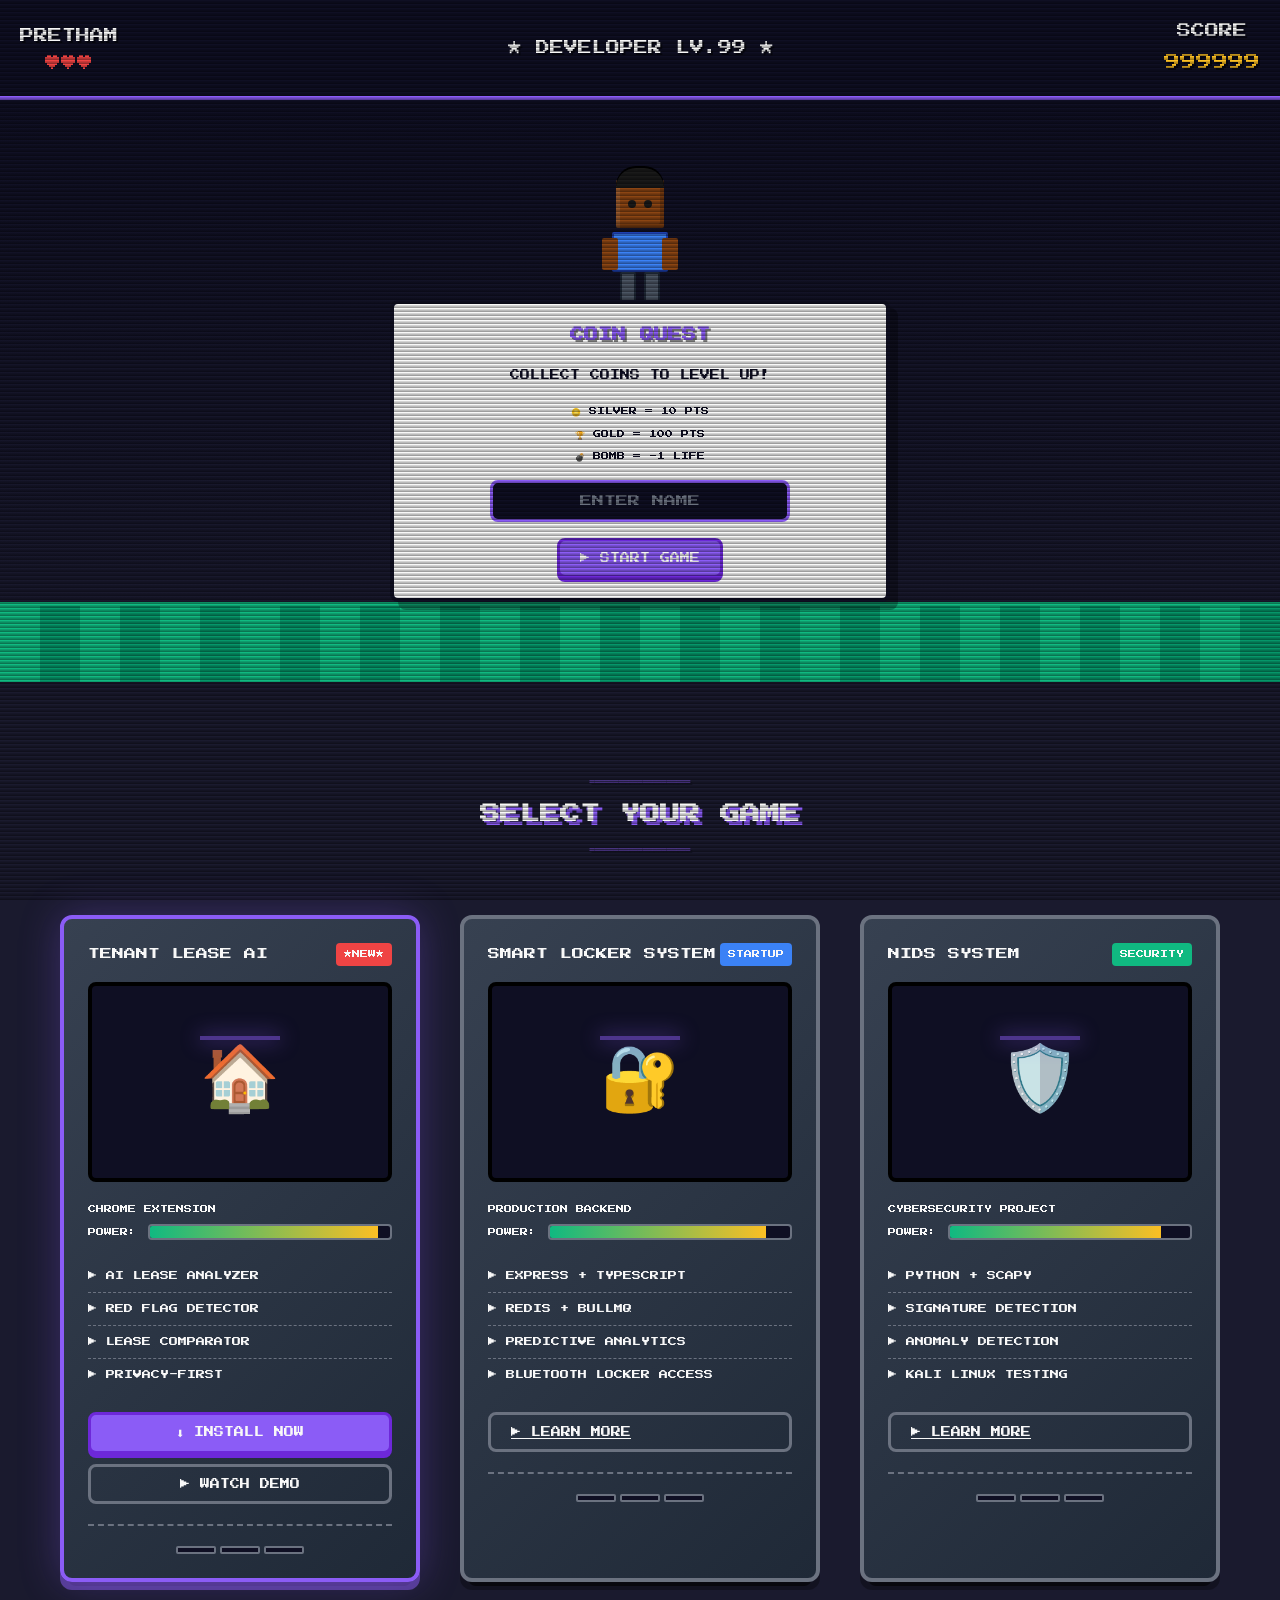
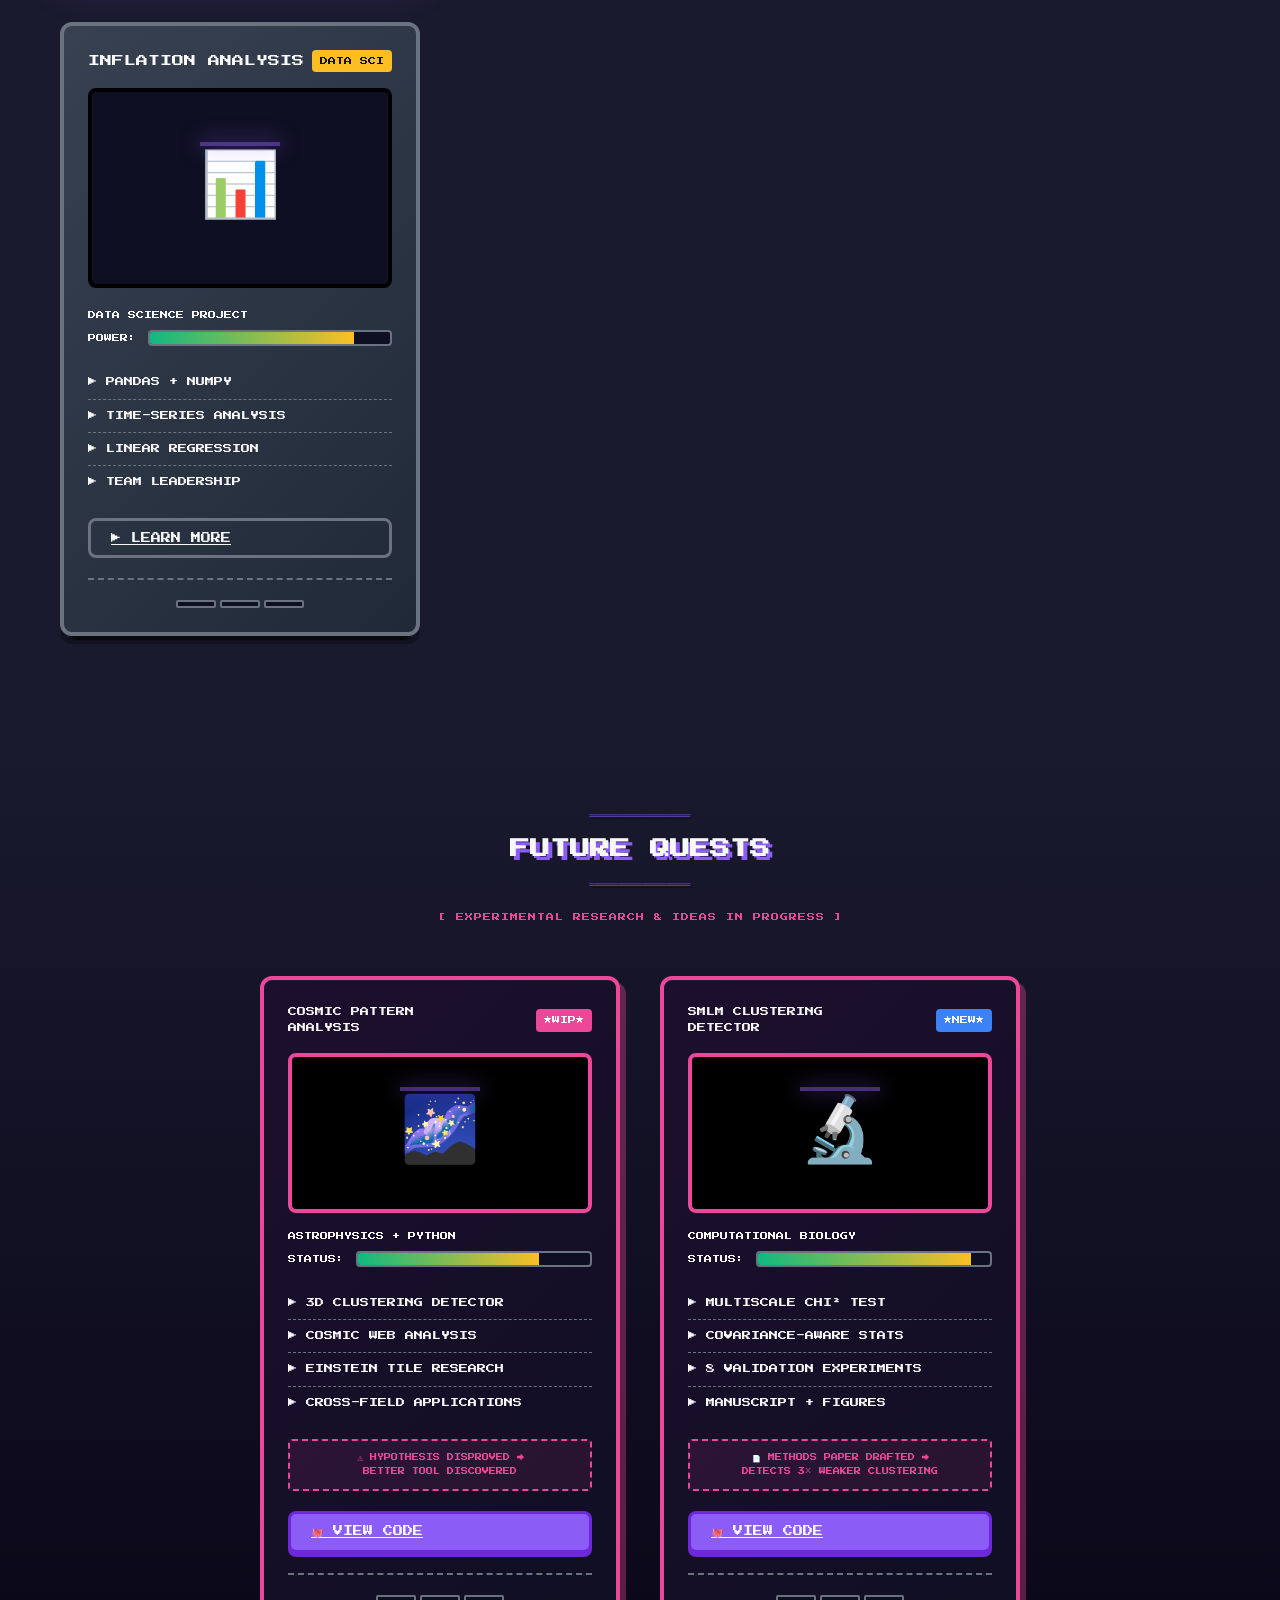
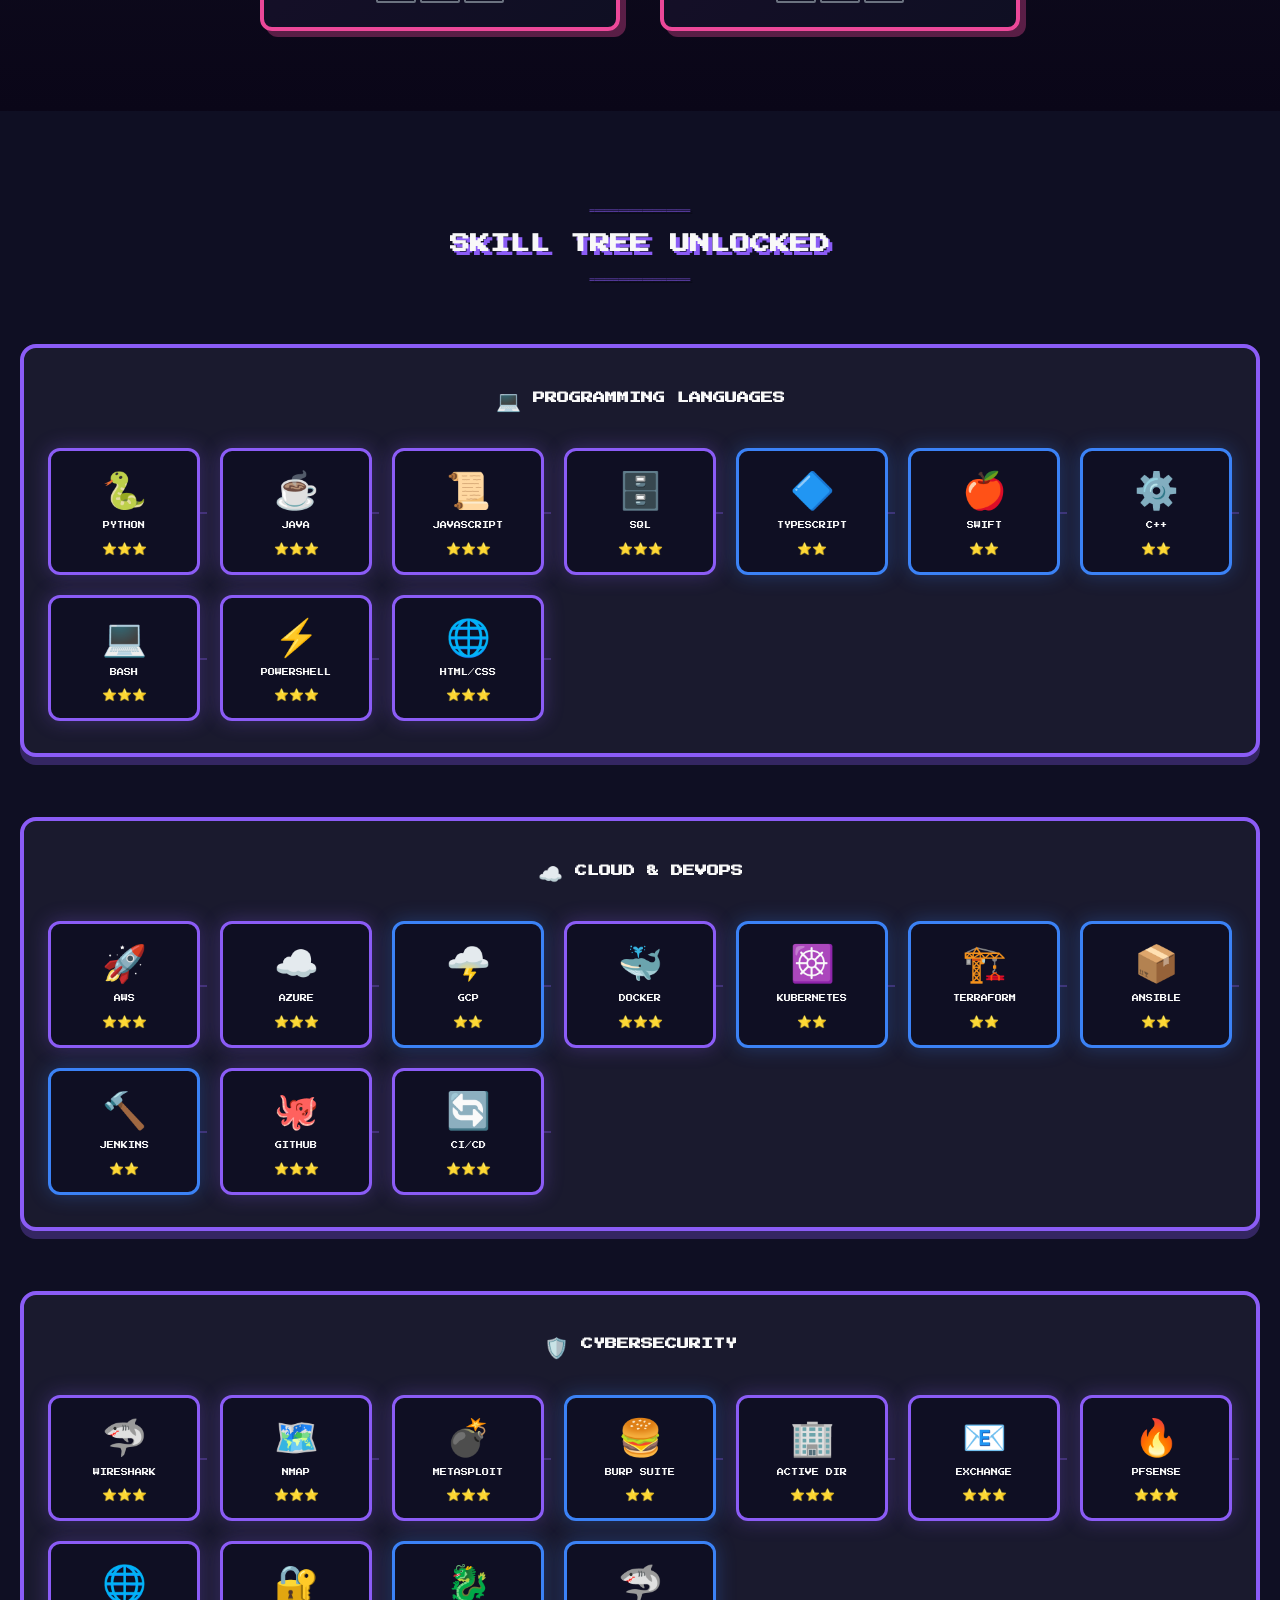
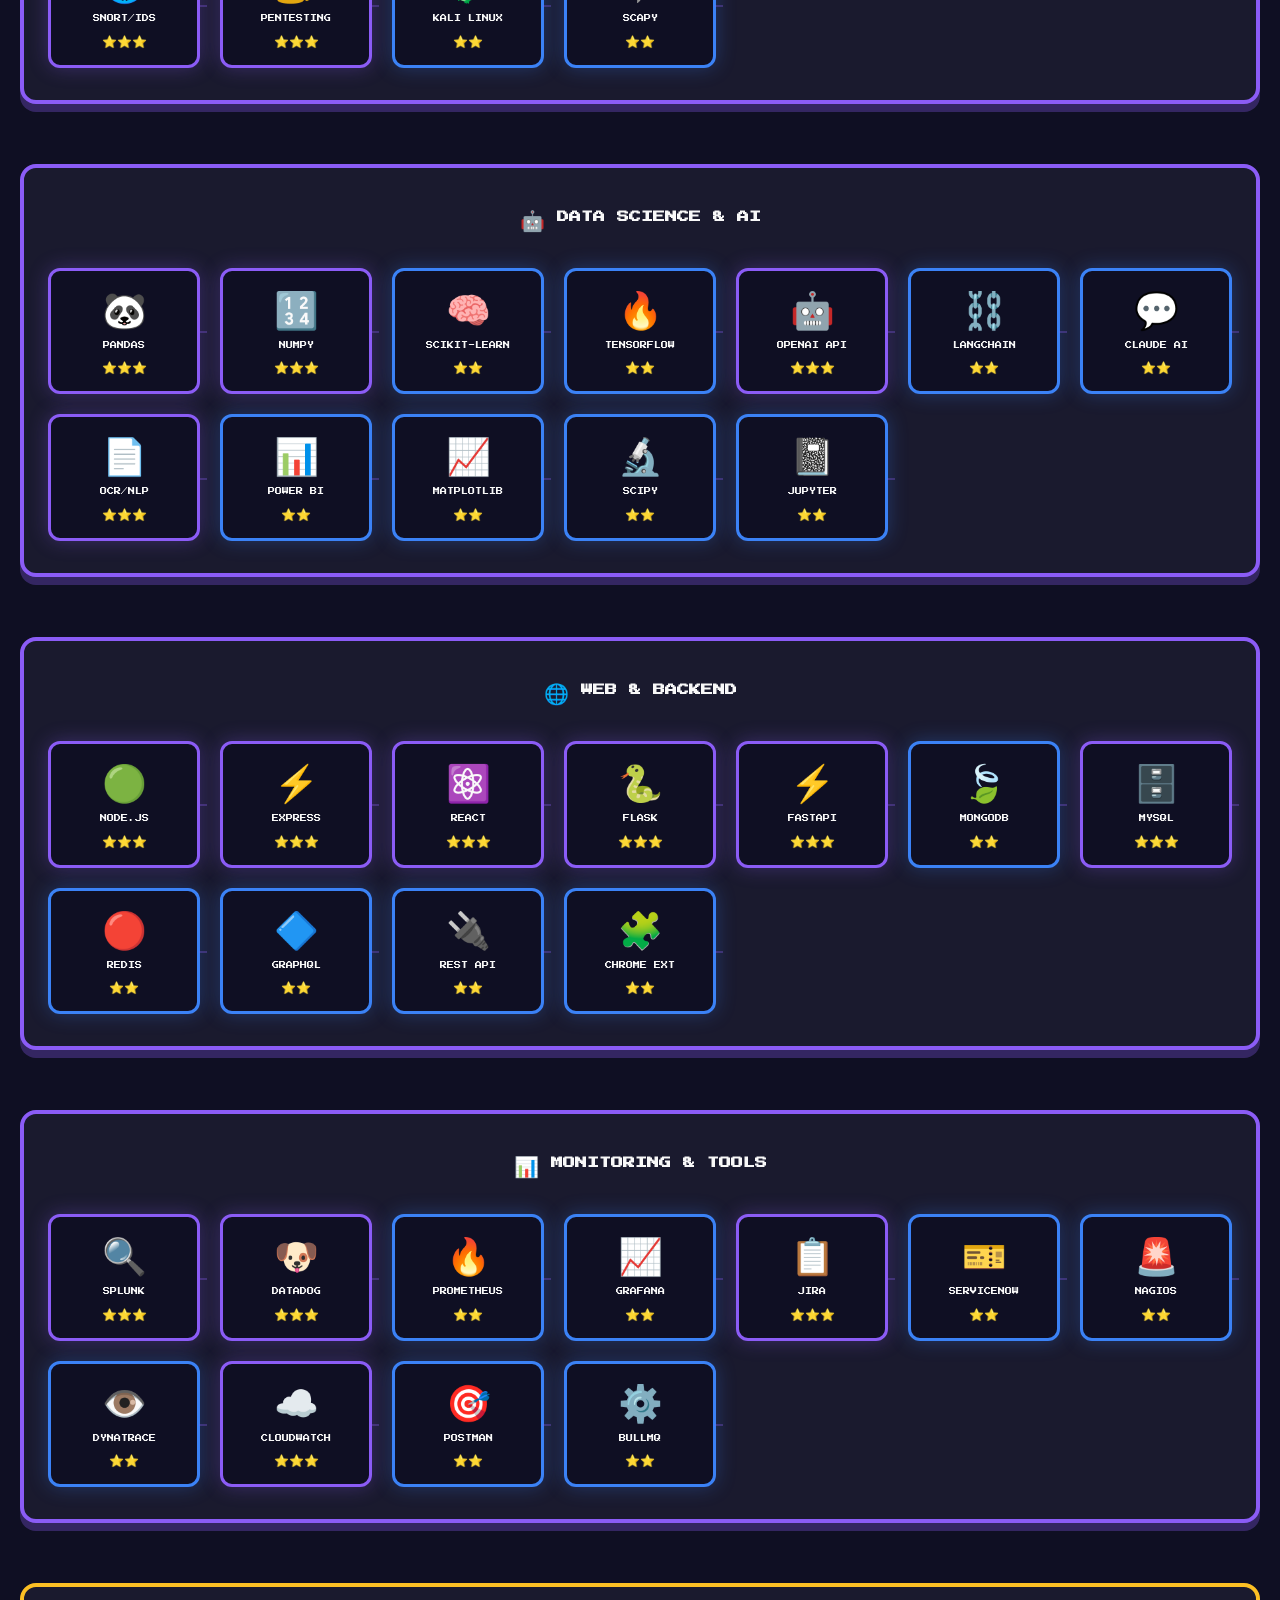
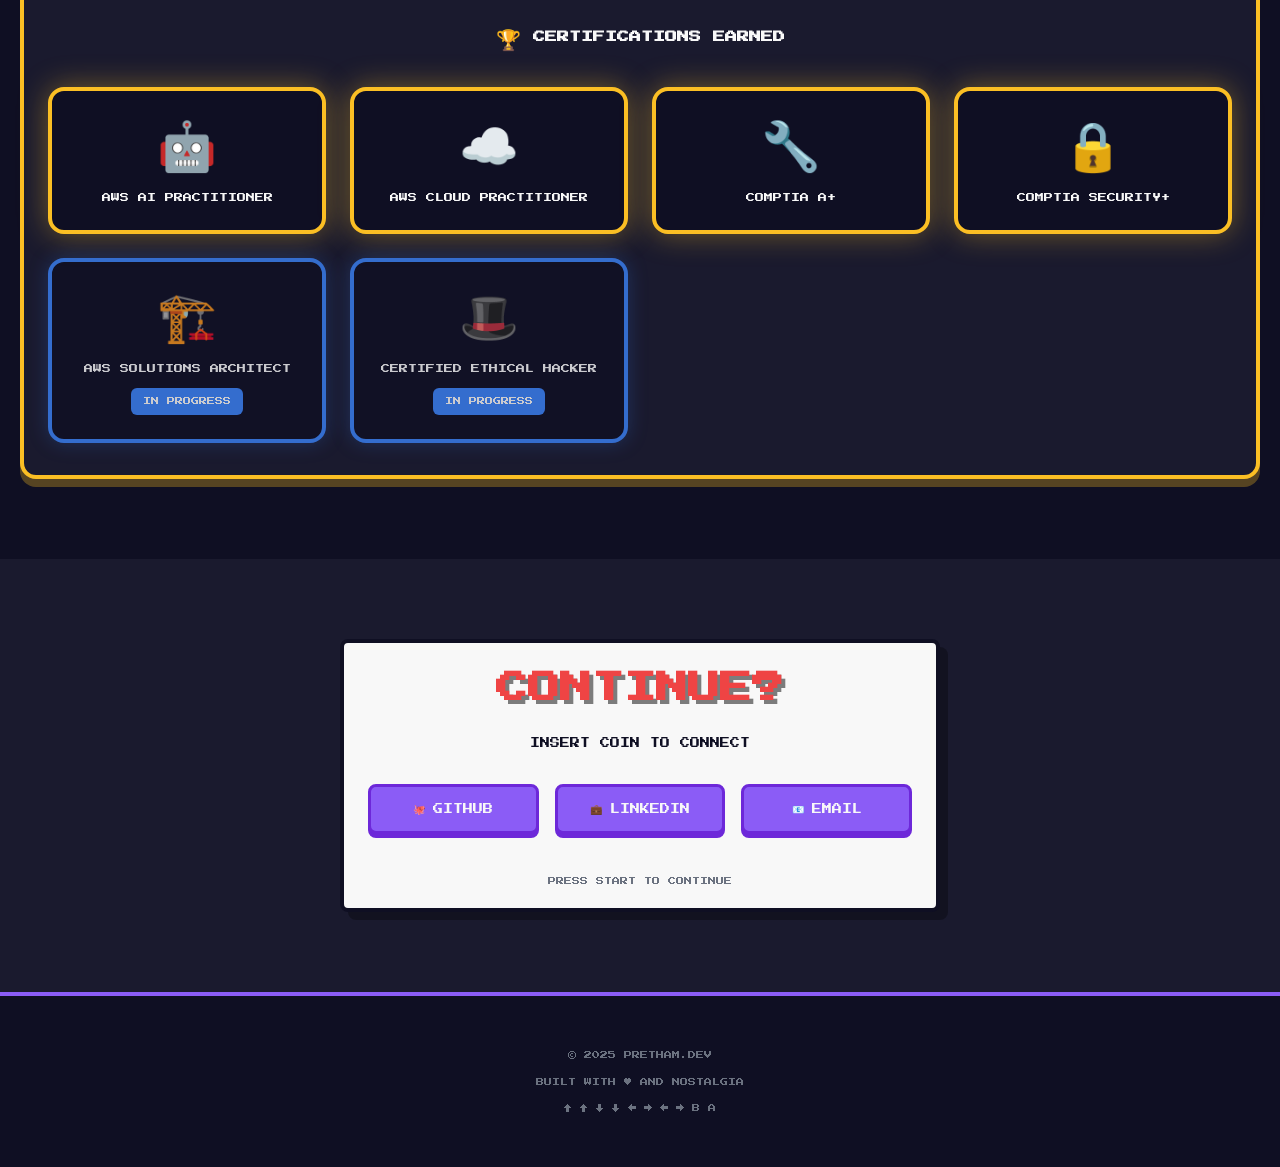
==== commit 15ff2f21: "Add SMLM Multiscale Clustering to Future Quests section New research project card: multiscale covari" ====
--- a/8bit-index.html
+++ b/8bit-index.html
@@ -321,6 +321,56 @@
           </div>
         </div>
 
+        <!-- SMLM Multiscale Clustering -->
+        <div class="quest-card shake-on-hover">
+          <div class="cartridge-top">
+            <div class="quest-label pixel-text-tiny">SMLM CLUSTERING<br>DETECTOR</div>
+            <div class="new-badge pixel-text-tiny blink" style="background: var(--retro-blue);">★NEW★</div>
+          </div>
+
+          <div class="quest-screen">
+            <div class="screen-content">
+              <div class="game-icon pulse">🔬</div>
+              <div class="scan-line"></div>
+            </div>
+          </div>
+
+          <div class="cartridge-info">
+            <p class="pixel-text-tiny">COMPUTATIONAL BIOLOGY</p>
+            <div class="power-level">
+              <span class="pixel-text-tiny">STATUS:</span>
+              <div class="power-bar">
+                <div class="power-fill" data-power="92"></div>
+              </div>
+            </div>
+          </div>
+
+          <ul class="feature-list pixel-text-tiny">
+            <li>▶ MULTISCALE CHI² TEST</li>
+            <li>▶ COVARIANCE-AWARE STATS</li>
+            <li>▶ 8 VALIDATION EXPERIMENTS</li>
+            <li>▶ MANUSCRIPT + FIGURES</li>
+          </ul>
+
+          <div class="quest-finding pixel-text-tiny">
+            📄 METHODS PAPER DRAFTED →<br>DETECTS 3× WEAKER CLUSTERING
+          </div>
+
+          <div class="cartridge-buttons">
+            <a href="https://github.com/saivoru777-ship-it/smlm-multiscale-clustering" target="_blank" class="pixel-btn install-btn">
+              <span class="btn-flash"></span>
+              🐙 VIEW CODE
+            </a>
+          </div>
+
+          <div class="cartridge-edge" style="background: var(--retro-blue); opacity: 0.5;"></div>
+          <div class="cartridge-connector">
+            <div class="connector-line"></div>
+            <div class="connector-line"></div>
+            <div class="connector-line"></div>
+          </div>
+        </div>
+
       </div>
     </section>
 
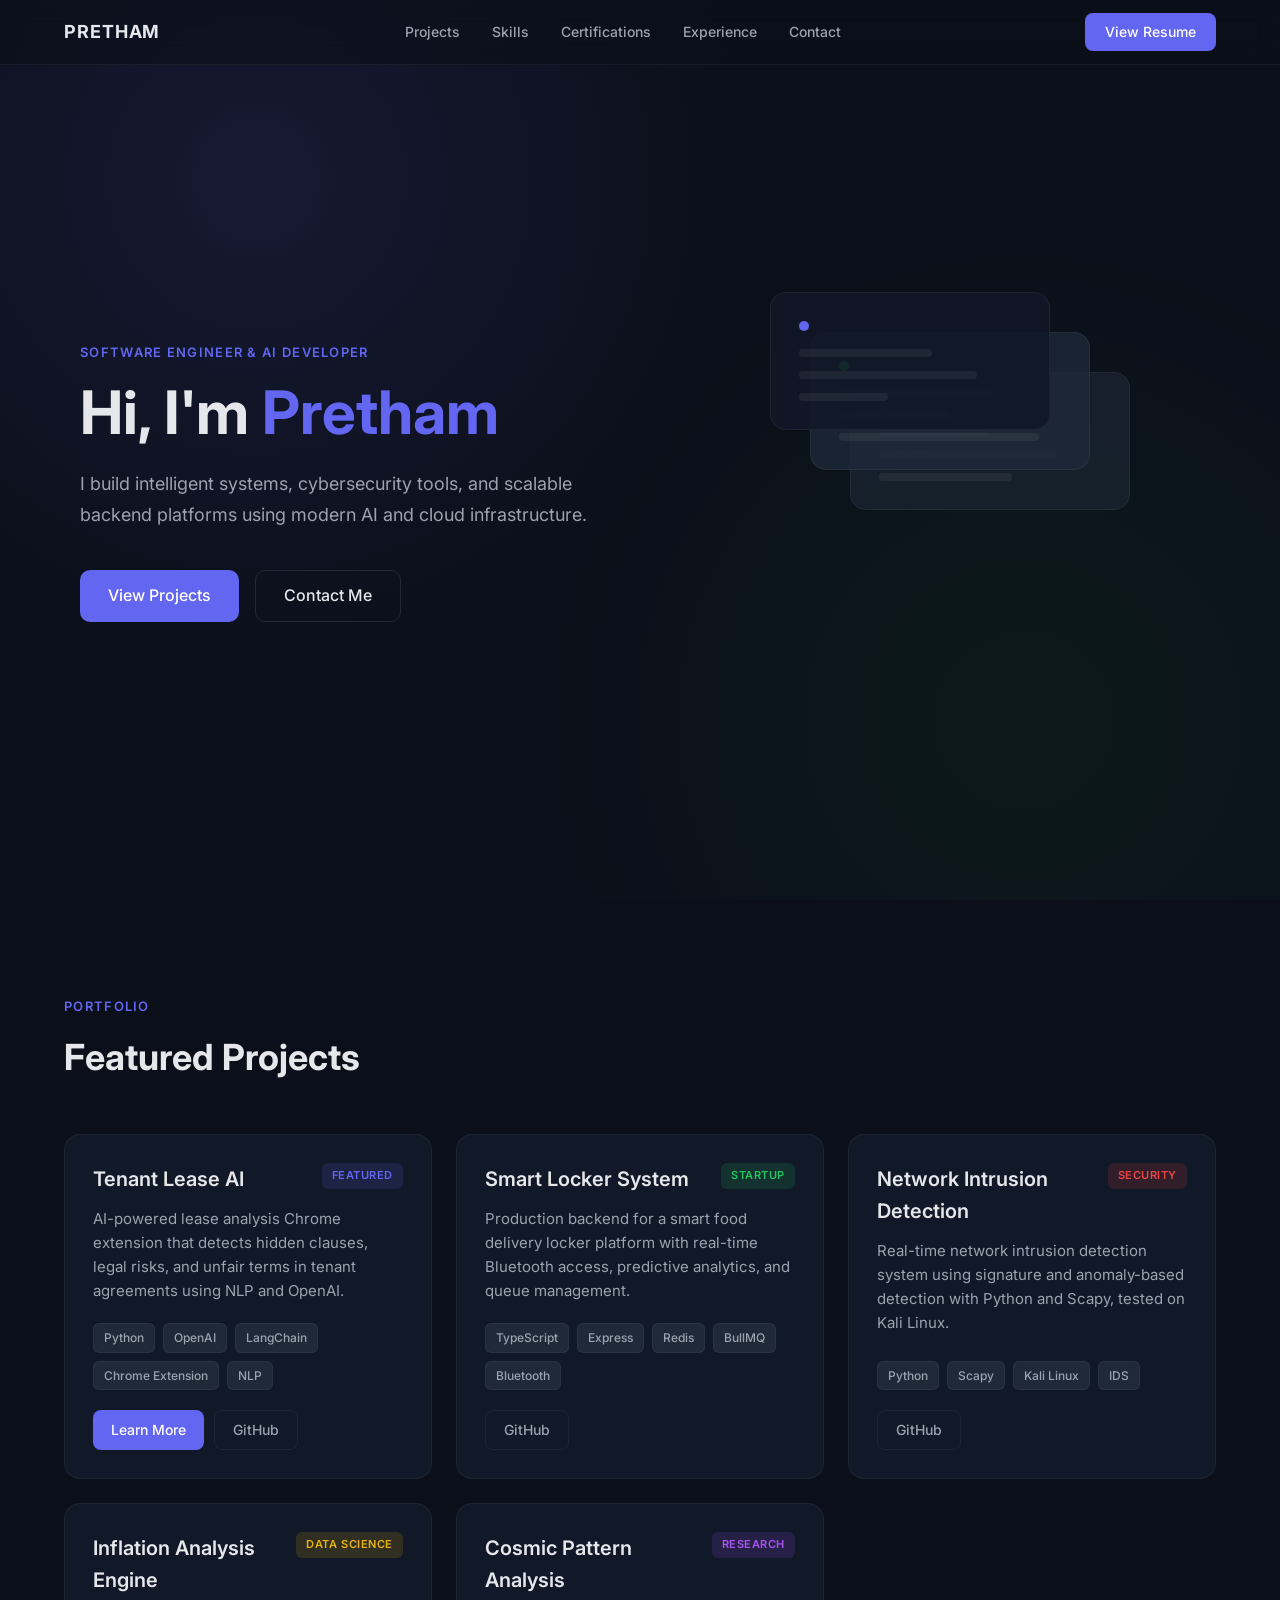
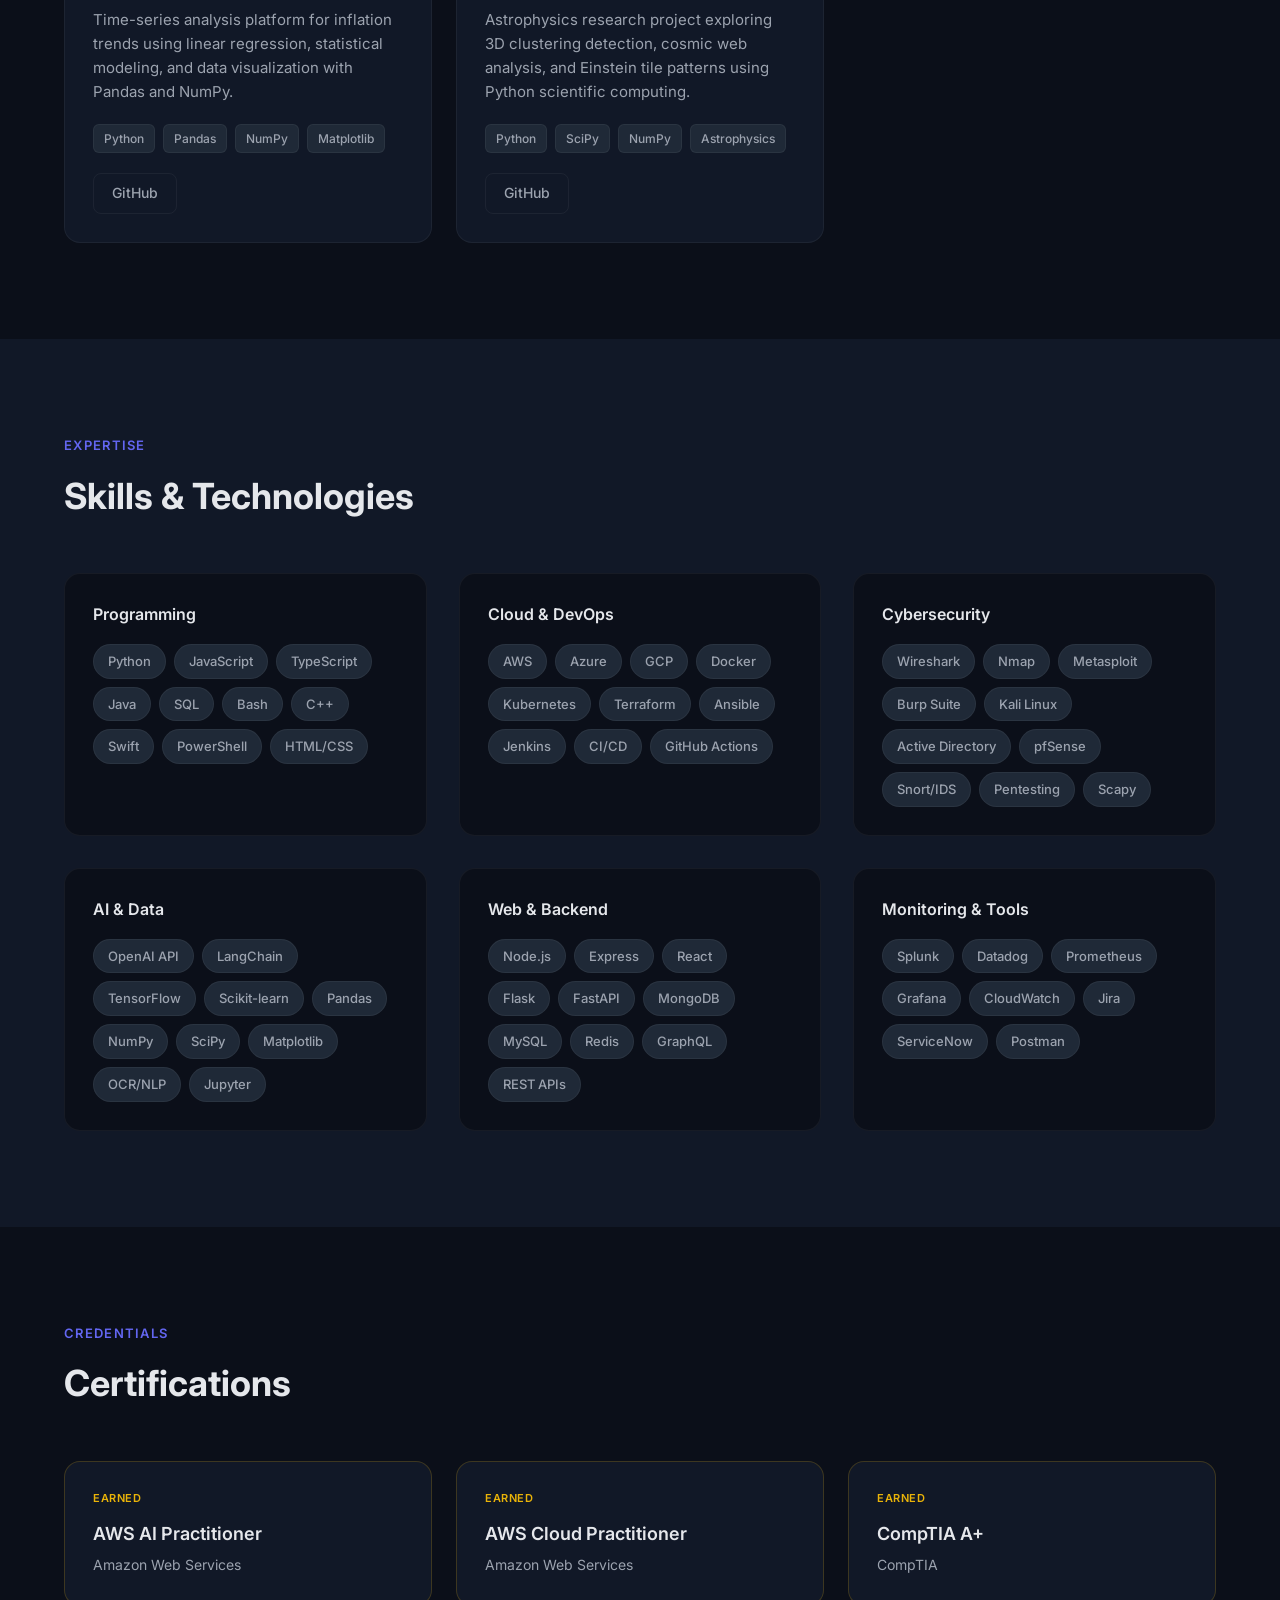
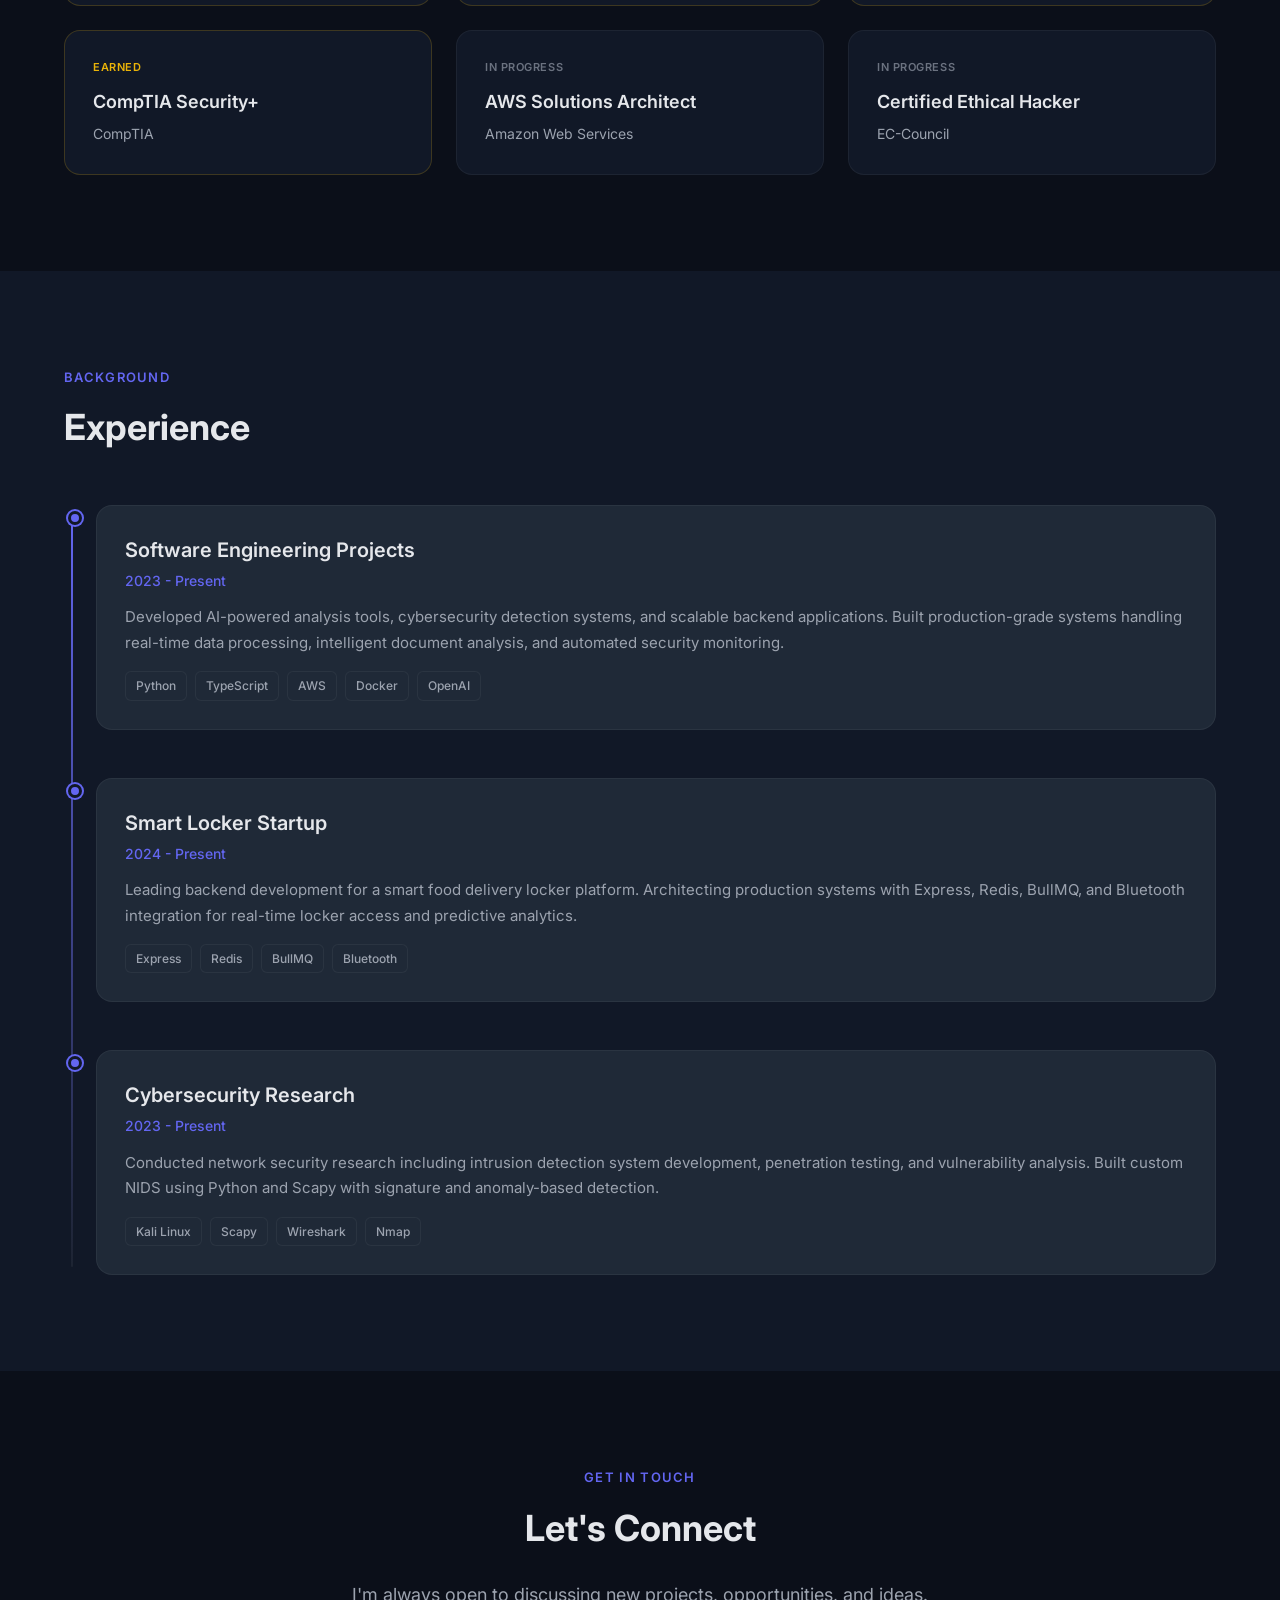
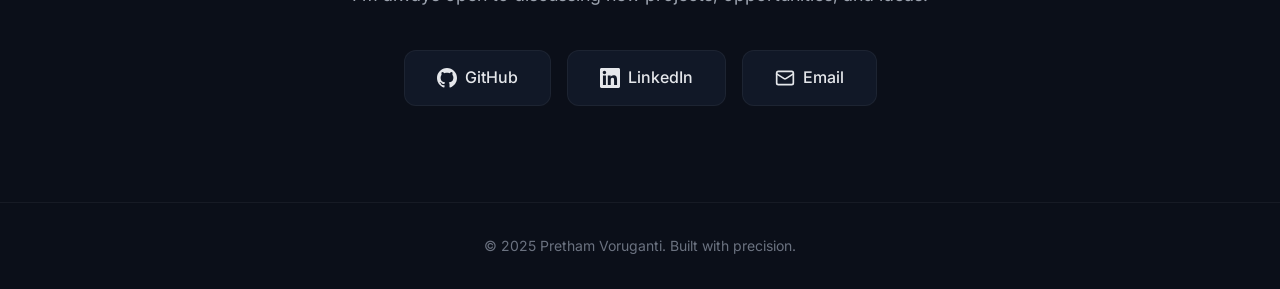
==== commit dda935f0: "Add professional portfolio redesign and redirect from 8-bit site New modern SaaS-style portfolio (pr" ====
--- a/8bit-index.html
+++ b/8bit-index.html
@@ -3,7 +3,10 @@
 <head>
   <meta charset="UTF-8">
   <meta name="viewport" content="width=device-width, initial-scale=1.0">
-  <title>PRETHAM.DEV - 8-BIT PORTFOLIO</title>
+  <title>Pretham Voruganti - Software Engineer</title>
+  <!-- Redirect to professional portfolio -->
+  <meta http-equiv="refresh" content="0; url=pro-index.html">
+  <script>window.location.replace('pro-index.html');</script>
   <link rel="stylesheet" href="8bit-style.css">
   <link rel="preconnect" href="https://fonts.googleapis.com">
   <link href="https://fonts.googleapis.com/css2?family=Press+Start+2P&display=swap" rel="stylesheet">
